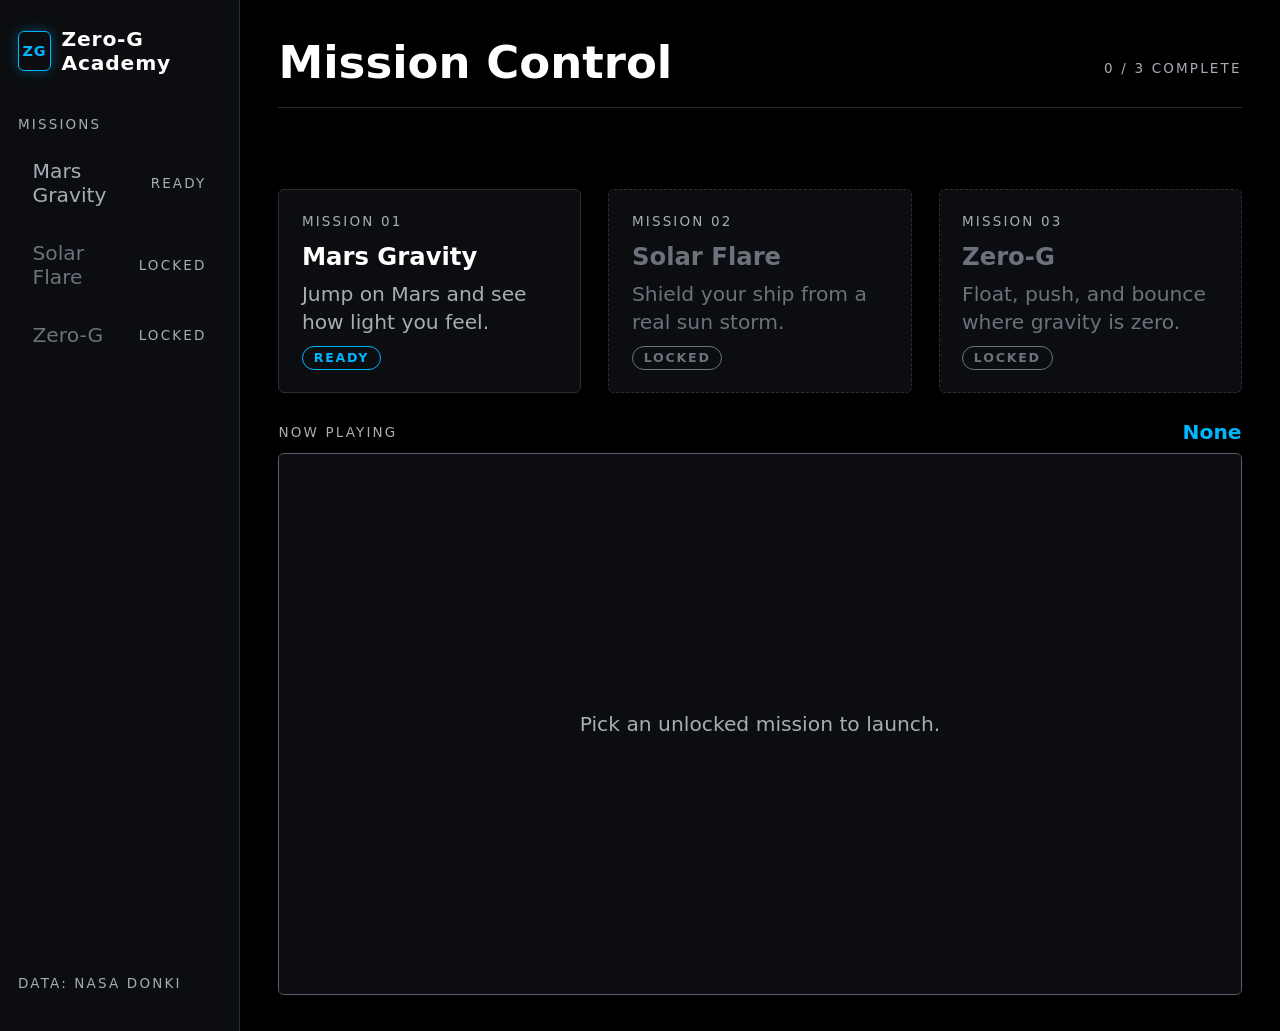
==== index.html @ 47b6e789 "Implement main dashboard UI and iframe routing Co-Authored-By: Claude Haiku 5.5 <noreply@anthropic.c" ====
<!doctype html>
<html lang="en">
<head>
  <meta charset="utf-8">
  <meta name="viewport" content="width=device-width, initial-scale=1, viewport-fit=cover">
  <title>Zero-G Academy</title>
  <link rel="stylesheet" href="src/assets/css/global.css">
  <link rel="stylesheet" href="src/core/dashboard.css">
</head>
<body>
  <div class="app">

    <aside class="sidebar" aria-label="Mission navigation">
      <div class="brand">
        <span class="brand-mark" aria-hidden="true">ZG</span>
        <span>Zero-G Academy</span>
      </div>
      <nav aria-labelledby="nav-heading">
        <p id="nav-heading" class="zg-label">Missions</p>
        <ul id="mission-nav" class="nav-list"></ul>
      </nav>
      <p class="sidebar-foot zg-label">Data: NASA DONKI</p>
    </aside>

    <main class="main">
      <header class="topbar">
        <h1>Mission Control</h1>
        <p id="progress" class="zg-label">0 / 3 complete</p>
      </header>

      <p id="status-message" class="status-message" role="status" aria-live="polite"></p>

      <section class="mission-grid" id="mission-grid" aria-label="Missions"></section>

      <section class="viewport-wrap" aria-label="Game viewport">
        <div class="viewport-bar">
          <span class="zg-label">Now playing</span>
          <span id="viewport-title" class="viewport-title">None</span>
        </div>
        <div class="viewport">
          <div id="viewport-empty" class="viewport-empty">
            <p>Pick an unlocked mission to launch.</p>
          </div>
          <iframe
            id="mission-viewport"
            title="Mission viewport"
            sandbox="allow-scripts allow-same-origin"
            hidden></iframe>
        </div>
      </section>
    </main>

  </div>

  <script type="module">
    import { initDashboard } from "./src/core/dashboard-ui.js";
    initDashboard();
  </script>
</body>
</html>
---- src/assets/css/global.css ----
/*
 * global.css — Zero-G Academy design tokens
 * Hybrid system: "SpaceX Minimalism" base + playful neon/safety-orange accents.
 * Source of truth: SYSTEM_ARCHITECTURE.md §2.2
 * Greyscale for information, colour for action.
 */

:root {
  /* Surfaces */
  --zg-bg:            #000000;   /* page background */
  --zg-surface:       #0B0D10;   /* cards, panels */
  --zg-surface-2:     #14171C;   /* raised / hover */
  --zg-border:        #2A2F36;   /* 1px hairlines */
  --zg-border-strong: #5A616B;

  /* Typography colours */
  --zg-text:          #FFFFFF;
  --zg-text-muted:    #A7ADB5;
  --zg-text-dim:      #6B727C;

  /* Playful accents (actions and highlights only) */
  --zg-accent-blue:   #00B7FF;   /* primary action: "Launch", "Next" */
  --zg-accent-orange: #FF6A13;   /* secondary / alert: "Try again", flare warnings */
  --zg-success:       #3DDC84;   /* mission complete */
  --zg-locked:        #3A3F46;   /* locked mission cards */

  /* Type */
  --zg-font: "Inter", "Segoe UI", system-ui, -apple-system, Roboto, Arial, sans-serif;
  --zg-font-mono: "JetBrains Mono", Consolas, "Courier New", monospace;
  --zg-fs-label: 0.75rem;    /* uppercase, letter-spacing 0.16em */
  --zg-fs-body:  1.125rem;   /* 18px, kid-readable */
  --zg-fs-h2:    1.75rem;
  --zg-fs-h1:    2.5rem;

  /* Shape and motion */
  --zg-radius:      6px;     /* clean, nearly square */
  --zg-radius-pill: 999px;   /* buttons only */
  --zg-border-w:    1px;
  --zg-tap:         48px;    /* minimum touch target */
  --zg-gap:         1.5rem;
  --zg-ease:        cubic-bezier(.2, .8, .2, 1);
  --zg-dur:         180ms;
}

@media (prefers-reduced-motion: reduce) {
  :root { --zg-dur: 0ms; }
}

/* Base reset so every page inherits the same ground and type */
html, body {
  margin: 0;
  background: var(--zg-bg);
  color: var(--zg-text);
  font-family: var(--zg-font);
  font-size: var(--zg-fs-body);
  -webkit-font-smoothing: antialiased;
}

label, .zg-label {
  font-size: var(--zg-fs-label);
  letter-spacing: 0.16em;
  text-transform: uppercase;
  color: var(--zg-text-muted);
}
---- src/core/dashboard.css ----
/*
 * dashboard.css — Dashboard shell layout and components.
 * Design tokens come from src/assets/css/global.css (SYSTEM_ARCHITECTURE.md §2.2).
 */

/* The viewer's reset does this too; we repeat it so our display rules never override [hidden]. */
[hidden] { display: none !important; }

*, *::before, *::after { box-sizing: border-box; }

/* ---------- Shell: sidebar + main ---------- */
.app {
  display: grid;
  grid-template-columns: 240px minmax(0, 1fr);
  min-height: 100vh;
}

/* ---------- Sidebar ---------- */
.sidebar {
  background: var(--zg-surface);
  border-right: var(--zg-border-w) solid var(--zg-border);
  padding: 1.5rem 1rem;
  display: flex;
  flex-direction: column;
  gap: var(--zg-gap);
}

.brand {
  display: flex;
  align-items: center;
  gap: 0.6rem;
  font-weight: 700;
  letter-spacing: 0.04em;
}

.brand-mark {
  display: grid;
  place-items: center;
  width: 2.25rem;
  height: 2.25rem;
  border: var(--zg-border-w) solid var(--zg-accent-blue);
  border-radius: var(--zg-radius);
  color: var(--zg-accent-blue);
  font-size: 0.8rem;
  box-shadow: 0 0 12px rgba(0, 183, 255, 0.35);
}

.nav-list {
  list-style: none;
  margin: 0.5rem 0 0;
  padding: 0;
  display: flex;
  flex-direction: column;
  gap: 0.4rem;
}

.nav-item {
  width: 100%;
  min-height: var(--zg-tap);
  display: flex;
  justify-content: space-between;
  align-items: center;
  gap: 0.5rem;
  padding: 0.7rem 0.75rem;
  font: inherit;
  text-align: left;
  color: var(--zg-text-muted);
  background: transparent;
  border: var(--zg-border-w) solid transparent;
  border-radius: var(--zg-radius);
  cursor: pointer;
  transition: background var(--zg-dur) var(--zg-ease), border-color var(--zg-dur) var(--zg-ease);
}

.nav-item:hover { background: var(--zg-surface-2); color: var(--zg-text); }
.nav-item[aria-current="page"] { border-color: var(--zg-accent-blue); color: var(--zg-text); }
.nav-item[aria-disabled="true"] { color: var(--zg-text-dim); }

.sidebar-foot { margin-top: auto; }

/* ---------- Main column ---------- */
.main {
  min-width: 0;
  padding: 2rem clamp(1rem, 3vw, 2.5rem);
  display: flex;
  flex-direction: column;
  gap: var(--zg-gap);
}

.topbar {
  display: flex;
  justify-content: space-between;
  align-items: flex-end;
  flex-wrap: wrap;
  gap: 0.5rem 1rem;
  padding-bottom: 1rem;
  border-bottom: var(--zg-border-w) solid var(--zg-border);
}

.topbar h1 {
  margin: 0;
  font-size: clamp(var(--zg-fs-h2), 4vw, var(--zg-fs-h1));
  font-weight: 700;
}

.status-message {
  min-height: 1.5rem;
  margin: 0;
  color: var(--zg-accent-orange);
  font-weight: 600;
}

/* ---------- Mission cards ---------- */
.mission-grid {
  display: grid;
  grid-template-columns: repeat(auto-fit, minmax(220px, 1fr));
  gap: var(--zg-gap);
}

.mission-card {
  display: flex;
  flex-direction: column;
  align-items: flex-start;
  gap: 0.5rem;
  min-height: 11rem;
  padding: 1.25rem;
  font: inherit;
  text-align: left;
  color: var(--zg-text);
  background: var(--zg-surface);
  border: var(--zg-border-w) solid var(--zg-border);
  border-radius: var(--zg-radius);
  cursor: pointer;
  transition: background var(--zg-dur) var(--zg-ease), border-color var(--zg-dur) var(--zg-ease);
}

.mission-card:hover {
  background: var(--zg-surface-2);
  border-color: var(--zg-border-strong);
}

.mission-card .card-code {
  font-size: var(--zg-fs-label);
  letter-spacing: 0.16em;
  text-transform: uppercase;
  color: var(--zg-text-muted);
}

.mission-card h2 {
  margin: 0.25rem 0 0;
  font-size: 1.35rem;
  font-weight: 700;
}

.mission-card p {
  margin: 0;
  color: var(--zg-text-muted);
  line-height: 1.4;
}

.mission-card .badge { margin-top: auto; }

.mission-card.status-locked {
  border-style: dashed;
  color: var(--zg-text-dim);
}

.mission-card.status-locked h2,
.mission-card.status-locked p { color: var(--zg-text-dim); }

/* ---------- Status badges (text + colour, never colour alone) ---------- */
.badge {
  display: inline-flex;
  align-items: center;
  gap: 0.35rem;
  padding: 0.2rem 0.6rem;
  font-size: 0.7rem;
  font-weight: 700;
  letter-spacing: 0.14em;
  border: var(--zg-border-w) solid currentColor;
  border-radius: var(--zg-radius-pill);
}

.badge-locked { color: var(--zg-text-dim); }
.badge-ready { color: var(--zg-accent-blue); }
.badge-complete { color: var(--zg-success); }

/* ---------- Game viewport ---------- */
.viewport-wrap {
  display: flex;
  flex-direction: column;
  gap: 0.5rem;
  min-width: 0;
}

.viewport-bar {
  display: flex;
  justify-content: space-between;
  align-items: center;
  gap: 1rem;
}

.viewport-title {
  font-weight: 700;
  color: var(--zg-accent-blue);
}

.viewport {
  position: relative;
  width: 100%;
  aspect-ratio: 16 / 9;
  overflow: hidden;
  background: #000;
  border: var(--zg-border-w) solid var(--zg-border-strong);
  border-radius: var(--zg-radius);
}

.viewport iframe {
  position: absolute;
  inset: 0;
  width: 100%;
  height: 100%;
  border: 0;
}

.viewport-empty {
  position: absolute;
  inset: 0;
  display: grid;
  place-items: center;
  padding: 1.5rem;
  text-align: center;
  color: var(--zg-text-muted);
  background: var(--zg-surface);
}

/* ---------- Focus visibility (keyboard users) ---------- */
.nav-item:focus-visible,
.mission-card:focus-visible {
  outline: 2px solid var(--zg-accent-blue);
  outline-offset: 2px;
}

/* ---------- Narrow screens: sidebar becomes a horizontal rail ---------- */
@media (max-width: 900px) {
  .app { grid-template-columns: minmax(0, 1fr); }

  .sidebar {
    border-right: 0;
    border-bottom: var(--zg-border-w) solid var(--zg-border);
    padding: 1rem;
  }

  .nav-list {
    flex-direction: row;
    overflow-x: auto;
    padding-bottom: 0.25rem;
  }

  .nav-item { width: auto; min-width: 11rem; }
  .sidebar-foot { display: none; }
}

@media (max-width: 480px) {
  .mission-grid { grid-template-columns: minmax(0, 1fr); }
}
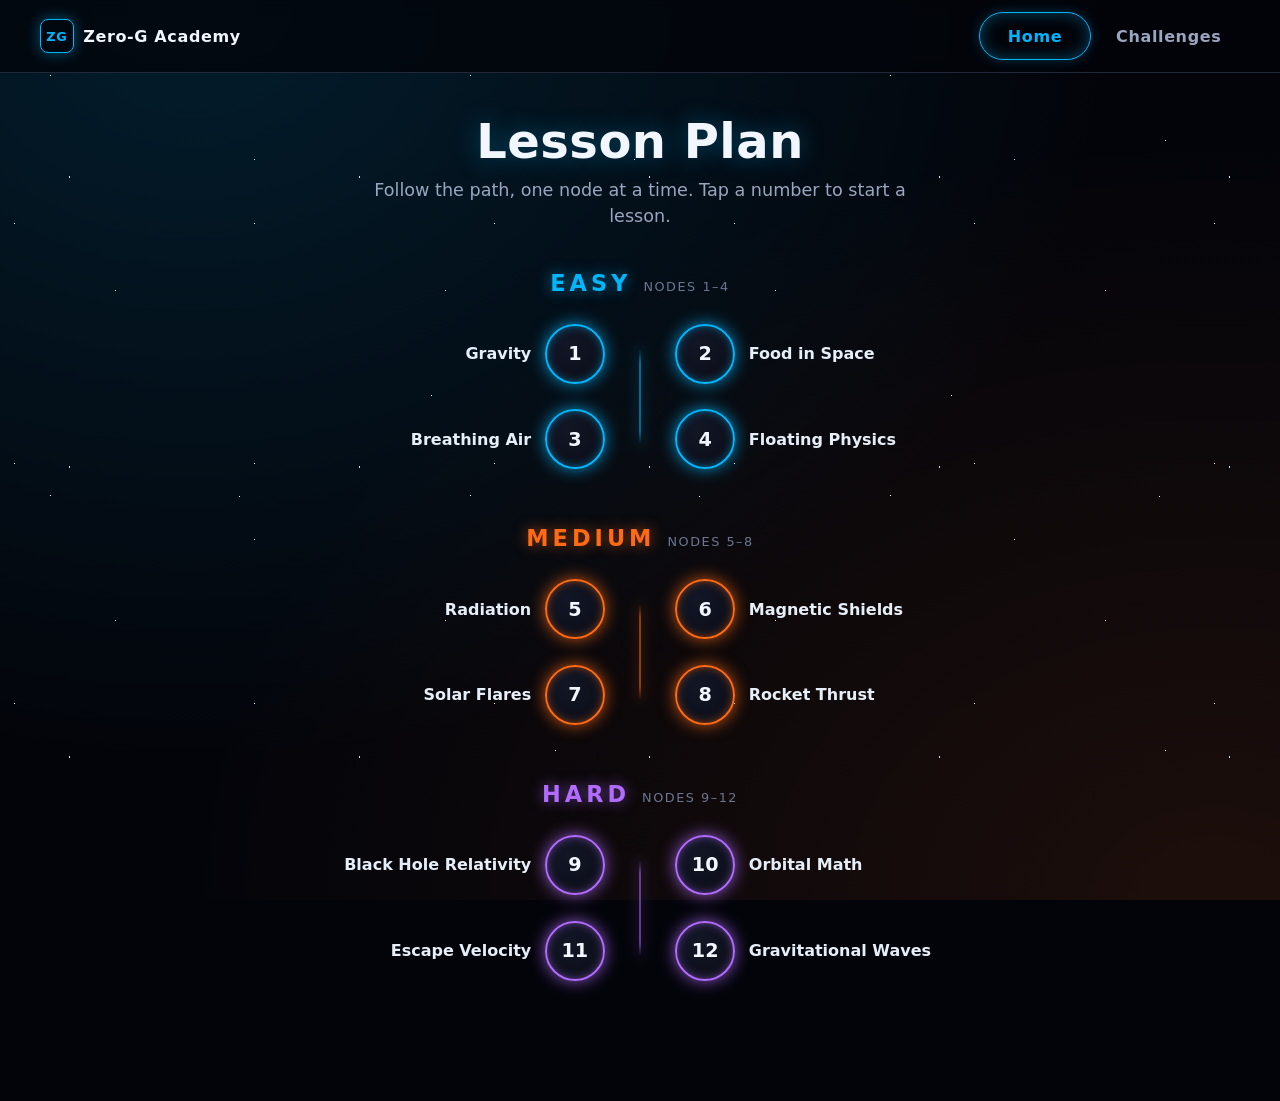
==== commit c9006fb8: "Implement lesson plan dashboard and modal routing Co-Authored-By: Claude Haiku 5.5 <noreply@anthropi" ====
--- a/index.html
+++ b/index.html
@@ -4,57 +4,598 @@
   <meta charset="utf-8">
   <meta name="viewport" content="width=device-width, initial-scale=1, viewport-fit=cover">
   <title>Zero-G Academy</title>
-  <link rel="stylesheet" href="src/assets/css/global.css">
-  <link rel="stylesheet" href="src/core/dashboard.css">
+  <style>
+    /* ---------- Design tokens ---------- */
+    :root {
+      --space-bg: #03040A;
+      --panel: #0B0D16;
+      --panel-2: #121626;
+      --line: #22283A;
+      --text: #F2F6FF;
+      --text-muted: #9AA6BF;
+      --text-dim: #6B7691;
+      --neon-blue: #00B7FF;
+      --neon-orange: #FF6A13;
+      --neon-violet: #B26BFF;
+      --font: "Inter", "Segoe UI", system-ui, -apple-system, Roboto, Arial, sans-serif;
+      --tap: 48px;
+      color-scheme: dark;
+    }
+
+    /* The viewer's reset also does this; repeated so our display rules never override [hidden]. */
+    [hidden] { display: none !important; }
+    *, *::before, *::after { box-sizing: border-box; }
+
+    /* ---------- Starfield background (pure CSS, no image assets) ---------- */
+    html, body {
+      margin: 0;
+      min-height: 100%;
+      font-family: var(--font);
+      color: var(--text);
+      background-color: var(--space-bg);
+      background-image:
+        radial-gradient(1px 1px at 12% 18%, #fff 50%, transparent 51%),
+        radial-gradient(1.5px 1.5px at 67% 42%, #cfe9ff 50%, transparent 51%),
+        radial-gradient(1px 1px at 83% 76%, #fff 50%, transparent 51%),
+        radial-gradient(1px 1px at 35% 88%, #ffd9b8 50%, transparent 51%),
+        radial-gradient(1px 1px at 52% 8%, #fff 50%, transparent 51%),
+        radial-gradient(1.5px 1.5px at 24% 61%, #bfe6ff 50%, transparent 51%),
+        radial-gradient(1px 1px at 91% 23%, #fff 50%, transparent 51%),
+        radial-gradient(1px 1px at 6% 93%, #fff 50%, transparent 51%),
+        radial-gradient(ellipse at 15% 0%, rgba(0, 183, 255, 0.14), transparent 60%),
+        radial-gradient(ellipse at 95% 100%, rgba(255, 106, 19, 0.10), transparent 60%);
+      background-size:
+        420px 420px, 380px 380px, 520px 520px, 330px 330px, 460px 460px,
+        290px 290px, 610px 610px, 240px 240px, 100% 100%, 100% 100%;
+      background-attachment: fixed;
+    }
+
+    /* ---------- Top navigation ---------- */
+    .topnav {
+      position: sticky;
+      top: 0;
+      z-index: 10;
+      display: flex;
+      flex-wrap: wrap;
+      align-items: center;
+      justify-content: space-between;
+      gap: 0.75rem 1.5rem;
+      padding: 0.75rem clamp(1rem, 4vw, 2.5rem);
+      background: rgba(3, 4, 10, 0.78);
+      backdrop-filter: blur(8px);
+      border-bottom: 1px solid var(--line);
+    }
+
+    .brand {
+      display: flex;
+      align-items: center;
+      gap: 0.6rem;
+      font-weight: 700;
+      letter-spacing: 0.04em;
+    }
+
+    .brand-mark {
+      display: grid;
+      place-items: center;
+      width: 2.1rem;
+      height: 2.1rem;
+      border: 1px solid var(--neon-blue);
+      border-radius: 8px;
+      color: var(--neon-blue);
+      font-size: 0.8rem;
+      box-shadow: 0 0 14px rgba(0, 183, 255, 0.45);
+    }
+
+    .tabs {
+      display: flex;
+      gap: 0.4rem;
+    }
+
+    .tab {
+      min-height: var(--tap);
+      min-width: 7rem;
+      padding: 0 1.1rem;
+      font: inherit;
+      font-weight: 600;
+      letter-spacing: 0.04em;
+      color: var(--text-muted);
+      background: transparent;
+      border: 1px solid transparent;
+      border-radius: 999px;
+      cursor: pointer;
+      transition: color 0.18s, border-color 0.18s, box-shadow 0.18s;
+    }
+
+    .tab:hover { color: var(--text); }
+
+    .tab[aria-current="page"] {
+      color: var(--neon-blue);
+      border-color: var(--neon-blue);
+      box-shadow: 0 0 16px rgba(0, 183, 255, 0.35) inset, 0 0 12px rgba(0, 183, 255, 0.25);
+    }
+
+    .tab:focus-visible,
+    .node:focus-visible,
+    .btn:focus-visible {
+      outline: 2px solid var(--neon-blue);
+      outline-offset: 3px;
+    }
+
+    /* ---------- Layout ---------- */
+    .main {
+      width: min(100%, 980px);
+      margin: 0 auto;
+      padding: 2.5rem clamp(1rem, 4vw, 2rem) 4rem;
+    }
+
+    .page-head { text-align: center; margin-bottom: 2.5rem; }
+
+    .page-head h1 {
+      margin: 0 0 0.5rem;
+      font-size: clamp(2rem, 5vw, 3rem);
+      font-weight: 800;
+      letter-spacing: 0.01em;
+      text-shadow: 0 0 24px rgba(0, 183, 255, 0.35);
+    }
+
+    .page-head p {
+      margin: 0 auto;
+      max-width: 36rem;
+      color: var(--text-muted);
+      font-size: 1.1rem;
+      line-height: 1.5;
+    }
+
+    .view[hidden] { display: none; }
+
+    /* ---------- Lesson plan roadmap ---------- */
+    .tier {
+      --tier: var(--neon-blue);
+      margin-bottom: 3.5rem;
+    }
+    .tier-easy   { --tier: var(--neon-blue); }
+    .tier-medium { --tier: var(--neon-orange); }
+    .tier-hard   { --tier: var(--neon-violet); }
+
+    .tier-head {
+      display: flex;
+      align-items: baseline;
+      justify-content: center;
+      flex-wrap: wrap;
+      gap: 0.25rem 0.75rem;
+      margin: 0 0 1.75rem;
+      text-align: center;
+    }
+
+    .tier-head h2 {
+      margin: 0;
+      font-size: 1.4rem;
+      color: var(--tier);
+      text-transform: uppercase;
+      letter-spacing: 0.18em;
+      text-shadow: 0 0 14px color-mix(in srgb, var(--tier) 60%, transparent);
+    }
+
+    .tier-head span {
+      font-size: 0.8rem;
+      color: var(--text-dim);
+      letter-spacing: 0.12em;
+      text-transform: uppercase;
+    }
+
+    /* Two-column zig-zag path with a central spine. Odd nodes sit left, even nodes right. */
+    .nodes {
+      position: relative;
+      list-style: none;
+      margin: 0;
+      padding: 0;
+      display: grid;
+      grid-template-columns: 1fr 1fr;
+      row-gap: 1.6rem;
+    }
+
+    .nodes::before {
+      content: "";
+      position: absolute;
+      top: 1.5rem;
+      bottom: 1.5rem;
+      left: 50%;
+      width: 2px;
+      transform: translateX(-1px);
+      background: linear-gradient(to bottom, transparent, var(--tier) 15%, var(--tier) 85%, transparent);
+      box-shadow: 0 0 12px var(--tier);
+      opacity: 0.55;
+    }
+
+    .nodes li {
+      position: relative;
+      z-index: 1;
+      display: flex;
+      align-items: center;
+      gap: 0.85rem;
+    }
+
+    .nodes li:nth-child(odd) {
+      grid-column: 1;
+      justify-self: end;
+      flex-direction: row-reverse;
+      padding-right: 2.2rem;
+    }
+
+    .nodes li:nth-child(even) {
+      grid-column: 2;
+      justify-self: start;
+      padding-left: 2.2rem;
+    }
+
+    .node {
+      flex: none;
+      width: 60px;
+      height: 60px;
+      display: grid;
+      place-items: center;
+      padding: 0;
+      font: 800 1.2rem/1 var(--font);
+      color: var(--text);
+      background: radial-gradient(circle at 35% 30%, var(--panel-2), var(--panel));
+      border: 2px solid var(--tier);
+      border-radius: 50%;
+      cursor: pointer;
+      box-shadow: 0 0 18px -2px var(--tier), inset 0 0 12px -4px var(--tier);
+      transition: transform 0.18s ease, box-shadow 0.18s ease;
+    }
+
+    .node:hover,
+    .node:focus-visible {
+      transform: scale(1.1);
+      box-shadow: 0 0 28px 0 var(--tier), inset 0 0 14px -2px var(--tier);
+    }
+
+    .node-label {
+      font-weight: 600;
+      color: #E6EEF8;
+      font-size: 1rem;
+      white-space: nowrap;
+    }
+
+    /* ---------- Challenges placeholder ---------- */
+    .panel {
+      max-width: 36rem;
+      margin: 0 auto;
+      padding: 2rem;
+      text-align: center;
+      background: var(--panel);
+      border: 1px solid var(--line);
+      border-radius: 14px;
+    }
+
+    .panel h2 { margin: 0 0 0.5rem; font-size: 1.4rem; }
+    .panel p { margin: 0; color: var(--text-muted); line-height: 1.5; }
+
+    /* ---------- Lesson modal ---------- */
+    dialog {
+      width: min(560px, calc(100vw - 2rem));
+      max-height: calc(100vh - 2rem);
+      padding: 0;
+      color: var(--text);
+      background: var(--panel);
+      border: 1px solid var(--tier, var(--neon-blue));
+      border-radius: 16px;
+      box-shadow: 0 0 44px -6px var(--tier, var(--neon-blue));
+    }
+
+    dialog[data-tier="easy"]   { --tier: var(--neon-blue); }
+    dialog[data-tier="medium"] { --tier: var(--neon-orange); }
+    dialog[data-tier="hard"]   { --tier: var(--neon-violet); }
+
+    dialog::backdrop {
+      background: rgba(2, 3, 8, 0.72);
+      backdrop-filter: blur(4px);
+    }
+
+    .modal-body {
+      display: grid;
+      gap: 1rem;
+      padding: 1.5rem;
+    }
+
+    .modal-image {
+      aspect-ratio: 16 / 9;
+      display: grid;
+      place-items: center;
+      text-align: center;
+      padding: 1rem;
+      color: var(--text-dim);
+      font-size: 0.9rem;
+      letter-spacing: 0.08em;
+      text-transform: uppercase;
+      background:
+        radial-gradient(ellipse at 30% 20%, color-mix(in srgb, var(--tier) 22%, transparent), transparent 65%),
+        var(--panel-2);
+      border: 1px dashed color-mix(in srgb, var(--tier) 55%, transparent);
+      border-radius: 10px;
+    }
+
+    .modal-kicker {
+      margin: 0;
+      font-size: 0.75rem;
+      font-weight: 700;
+      letter-spacing: 0.16em;
+      text-transform: uppercase;
+      color: var(--tier);
+    }
+
+    .modal-title {
+      margin: 0.2rem 0 0;
+      font-size: 1.6rem;
+      font-weight: 800;
+    }
+
+    .modal-objective {
+      margin: 0;
+      font-size: 1.05rem;
+      line-height: 1.55;
+      color: var(--text-muted);
+    }
+
+    .modal-note {
+      min-height: 1.4rem;
+      margin: 0;
+      color: var(--neon-orange);
+      font-weight: 600;
+    }
+
+    .modal-actions {
+      display: flex;
+      flex-wrap: wrap;
+      justify-content: flex-end;
+      gap: 0.75rem;
+    }
+
+    .btn {
+      min-height: var(--tap);
+      min-width: 8rem;
+      padding: 0 1.4rem;
+      font: inherit;
+      font-weight: 700;
+      letter-spacing: 0.08em;
+      text-transform: uppercase;
+      border-radius: 999px;
+      cursor: pointer;
+      transition: box-shadow 0.18s ease, background 0.18s ease;
+    }
+
+    .btn-ghost {
+      color: var(--neon-orange);
+      background: transparent;
+      border: 1px solid var(--neon-orange);
+    }
+
+    .btn-ghost:hover { box-shadow: 0 0 14px rgba(255, 106, 19, 0.4); }
+
+    .btn-primary {
+      color: #00121C;
+      background: var(--neon-blue);
+      border: 1px solid var(--neon-blue);
+      box-shadow: 0 0 16px rgba(0, 183, 255, 0.5);
+    }
+
+    .btn-primary:hover { box-shadow: 0 0 26px rgba(0, 183, 255, 0.75); }
+
+    /* ---------- Narrow screens ---------- */
+    @media (max-width: 600px) {
+      .topnav { justify-content: center; }
+      .tab { min-width: 6rem; padding: 0 0.8rem; }
+
+      /* Single column: the spine moves to the left edge and all nodes stack on it. */
+      .nodes { grid-template-columns: minmax(0, 1fr); }
+      .nodes::before { left: 29px; }
+      .nodes li,
+      .nodes li:nth-child(odd),
+      .nodes li:nth-child(even) {
+        grid-column: 1;
+        justify-self: start;
+        flex-direction: row;
+        padding: 0;
+      }
+      .node { width: 58px; height: 58px; }
+      .node-label { white-space: normal; }
+      .modal-actions .btn { flex: 1 1 8rem; }
+    }
+
+    @media (prefers-reduced-motion: reduce) {
+      .node, .tab, .btn { transition: none; }
+      .node:hover, .node:focus-visible { transform: none; }
+    }
+  </style>
 </head>
 <body>
-  <div class="app">
-
-    <aside class="sidebar" aria-label="Mission navigation">
-      <div class="brand">
-        <span class="brand-mark" aria-hidden="true">ZG</span>
-        <span>Zero-G Academy</span>
+
+  <header class="topnav">
+    <div class="brand">
+      <span class="brand-mark" aria-hidden="true">ZG</span>
+      <span>Zero-G Academy</span>
+    </div>
+    <nav aria-label="Main">
+      <div class="tabs" role="group" aria-label="Sections">
+        <button class="tab" type="button" data-view="home" aria-current="page">Home</button>
+        <button class="tab" type="button" data-view="challenges">Challenges</button>
       </div>
-      <nav aria-labelledby="nav-heading">
-        <p id="nav-heading" class="zg-label">Missions</p>
-        <ul id="mission-nav" class="nav-list"></ul>
-      </nav>
-      <p class="sidebar-foot zg-label">Data: NASA DONKI</p>
-    </aside>
-
-    <main class="main">
-      <header class="topbar">
-        <h1>Mission Control</h1>
-        <p id="progress" class="zg-label">0 / 3 complete</p>
-      </header>
-
-      <p id="status-message" class="status-message" role="status" aria-live="polite"></p>
-
-      <section class="mission-grid" id="mission-grid" aria-label="Missions"></section>
-
-      <section class="viewport-wrap" aria-label="Game viewport">
-        <div class="viewport-bar">
-          <span class="zg-label">Now playing</span>
-          <span id="viewport-title" class="viewport-title">None</span>
-        </div>
-        <div class="viewport">
-          <div id="viewport-empty" class="viewport-empty">
-            <p>Pick an unlocked mission to launch.</p>
-          </div>
-          <iframe
-            id="mission-viewport"
-            title="Mission viewport"
-            sandbox="allow-scripts allow-same-origin"
-            hidden></iframe>
-        </div>
-      </section>
-    </main>
-
-  </div>
-
-  <script type="module">
-    import { initDashboard } from "./src/core/dashboard-ui.js";
-    initDashboard();
+    </nav>
+  </header>
+
+  <main class="main">
+
+    <section id="view-home" class="view" aria-labelledby="home-title">
+      <div class="page-head">
+        <h1 id="home-title">Lesson Plan</h1>
+        <p>Follow the path, one node at a time. Tap a number to start a lesson.</p>
+      </div>
+
+      <div id="lesson-plan"></div>
+    </section>
+
+    <section id="view-challenges" class="view" aria-labelledby="challenges-title" hidden>
+      <div class="page-head">
+        <h1 id="challenges-title">Challenges</h1>
+      </div>
+      <div class="panel">
+        <h2>Coming soon</h2>
+        <p>Challenges will test what you learned on the lesson path. Check back after your first few lessons.</p>
+      </div>
+    </section>
+
+  </main>
+
+  <dialog id="lesson-modal" aria-labelledby="modal-title">
+    <div class="modal-body">
+      <div id="modal-image" class="modal-image" role="img" aria-label="Placeholder image">
+        Image coming soon
+      </div>
+      <div>
+        <p id="modal-kicker" class="modal-kicker"></p>
+        <h2 id="modal-title" class="modal-title"></h2>
+      </div>
+      <p id="modal-objective" class="modal-objective"></p>
+      <p id="modal-note" class="modal-note" role="status" aria-live="polite"></p>
+      <div class="modal-actions">
+        <button id="modal-close" class="btn btn-ghost" type="button">Close</button>
+        <button id="modal-study" class="btn btn-primary" type="button">Study</button>
+      </div>
+    </div>
+  </dialog>
+
+  <script>
+    (() => {
+      /** Lesson data. Tier decides grouping and colour. Numbers are the path order. */
+      const TIER_META = {
+        easy:   { label: "Easy",   range: "Nodes 1–4" },
+        medium: { label: "Medium", range: "Nodes 5–8" },
+        hard:   { label: "Hard",   range: "Nodes 9–12" },
+      };
+
+      const LESSONS = [
+        { id: 1,  tier: "easy",   title: "Gravity",
+          objective: "Learn why objects fall and how gravity pulls everything toward a planet." },
+        { id: 2,  tier: "easy",   title: "Food in Space",
+          objective: "Discover how astronauts pack, heat and eat meals when there is no kitchen." },
+        { id: 3,  tier: "easy",   title: "Breathing Air",
+          objective: "Find out how a spacecraft supplies oxygen and removes carbon dioxide." },
+        { id: 4,  tier: "easy",   title: "Floating Physics",
+          objective: "See how Newton's first law keeps objects moving in orbit without fuel." },
+        { id: 5,  tier: "medium", title: "Radiation",
+          objective: "Learn what space radiation is and why astronauts need protection from it." },
+        { id: 6,  tier: "medium", title: "Magnetic Shields",
+          objective: "See how Earth's magnetic field deflects charged particles from the Sun." },
+        { id: 7,  tier: "medium", title: "Solar Flares",
+          objective: "Understand how the Sun releases sudden bursts of energy and how we track them." },
+        { id: 8,  tier: "medium", title: "Rocket Thrust",
+          objective: "Discover how rockets push against exhaust gases using Newton's third law." },
+        { id: 9,  tier: "hard",   title: "Black Hole Relativity",
+          objective: "Explore how extreme gravity bends space and slows time near a black hole." },
+        { id: 10, tier: "hard",   title: "Orbital Math",
+          objective: "Use simple formulas to work out how fast a spacecraft must travel to stay in orbit." },
+        { id: 11, tier: "hard",   title: "Escape Velocity",
+          objective: "Calculate the speed needed to break free from a planet's gravity." },
+        { id: 12, tier: "hard",   title: "Gravitational Waves",
+          objective: "Learn how colliding black holes send ripples through spacetime." },
+      ];
+
+      const $ = (id) => document.getElementById(id);
+      const modal = $("lesson-modal");
+      const els = {
+        plan: $("lesson-plan"),
+        kicker: $("modal-kicker"),
+        title: $("modal-title"),
+        objective: $("modal-objective"),
+        image: $("modal-image"),
+        note: $("modal-note"),
+        close: $("modal-close"),
+        study: $("modal-study"),
+      };
+
+      /** Build the roadmap, one section per difficulty tier. */
+      function renderPlan() {
+        for (const [tier, meta] of Object.entries(TIER_META)) {
+          const section = document.createElement("section");
+          section.className = `tier tier-${tier}`;
+          section.setAttribute("aria-labelledby", `tier-${tier}-title`);
+
+          const head = document.createElement("header");
+          head.className = "tier-head";
+          const h2 = document.createElement("h2");
+          h2.id = `tier-${tier}-title`;
+          h2.textContent = meta.label;
+          const range = document.createElement("span");
+          range.textContent = meta.range;
+          head.append(h2, range);
+
+          const list = document.createElement("ol");
+          list.className = "nodes";
+
+          LESSONS.filter((l) => l.tier === tier).forEach((lesson) => {
+            const item = document.createElement("li");
+
+            const node = document.createElement("button");
+            node.type = "button";
+            node.className = "node";
+            node.textContent = String(lesson.id);
+            node.setAttribute("aria-label", `Lesson ${lesson.id}: ${lesson.title} (${meta.label})`);
+            node.addEventListener("click", () => openLesson(lesson));
+
+            const label = document.createElement("span");
+            label.className = "node-label";
+            label.textContent = lesson.title;
+
+            item.append(node, label);
+            list.append(item);
+          });
+
+          section.append(head, list);
+          els.plan.append(section);
+        }
+      }
+
+      /** Open the modal for a lesson. Routing to the simulation comes later. */
+      function openLesson(lesson) {
+        modal.dataset.tier = lesson.tier;
+        els.kicker.textContent = `Lesson ${lesson.id} · ${TIER_META[lesson.tier].label}`;
+        els.title.textContent = lesson.title;
+        els.objective.textContent = lesson.objective;
+        els.image.setAttribute("aria-label", `Placeholder image for ${lesson.title}`);
+        els.note.textContent = "";
+
+        els.study.onclick = () => {
+          // TODO(simulation): route to the real simulation for lesson.id.
+          els.note.textContent = `The ${lesson.title} simulation is coming soon.`;
+        };
+
+        modal.showModal();
+      }
+
+      els.close.addEventListener("click", () => modal.close());
+
+      // Click on the backdrop (the dialog itself, since its content is wrapped) closes the modal.
+      modal.addEventListener("click", (event) => {
+        if (event.target === modal) modal.close();
+      });
+
+      // Top navigation: switch between Home and Challenges.
+      document.querySelectorAll(".tab").forEach((tab) => {
+        tab.addEventListener("click", () => {
+          const view = tab.dataset.view;
+          document.querySelectorAll(".tab").forEach((t) => {
+            if (t === tab) t.setAttribute("aria-current", "page");
+            else t.removeAttribute("aria-current");
+          });
+          document.querySelectorAll(".view").forEach((section) => {
+            section.hidden = section.id !== `view-${view}`;
+          });
+        });
+      });
+
+      renderPlan();
+    })();
   </script>
 </body>
 </html>
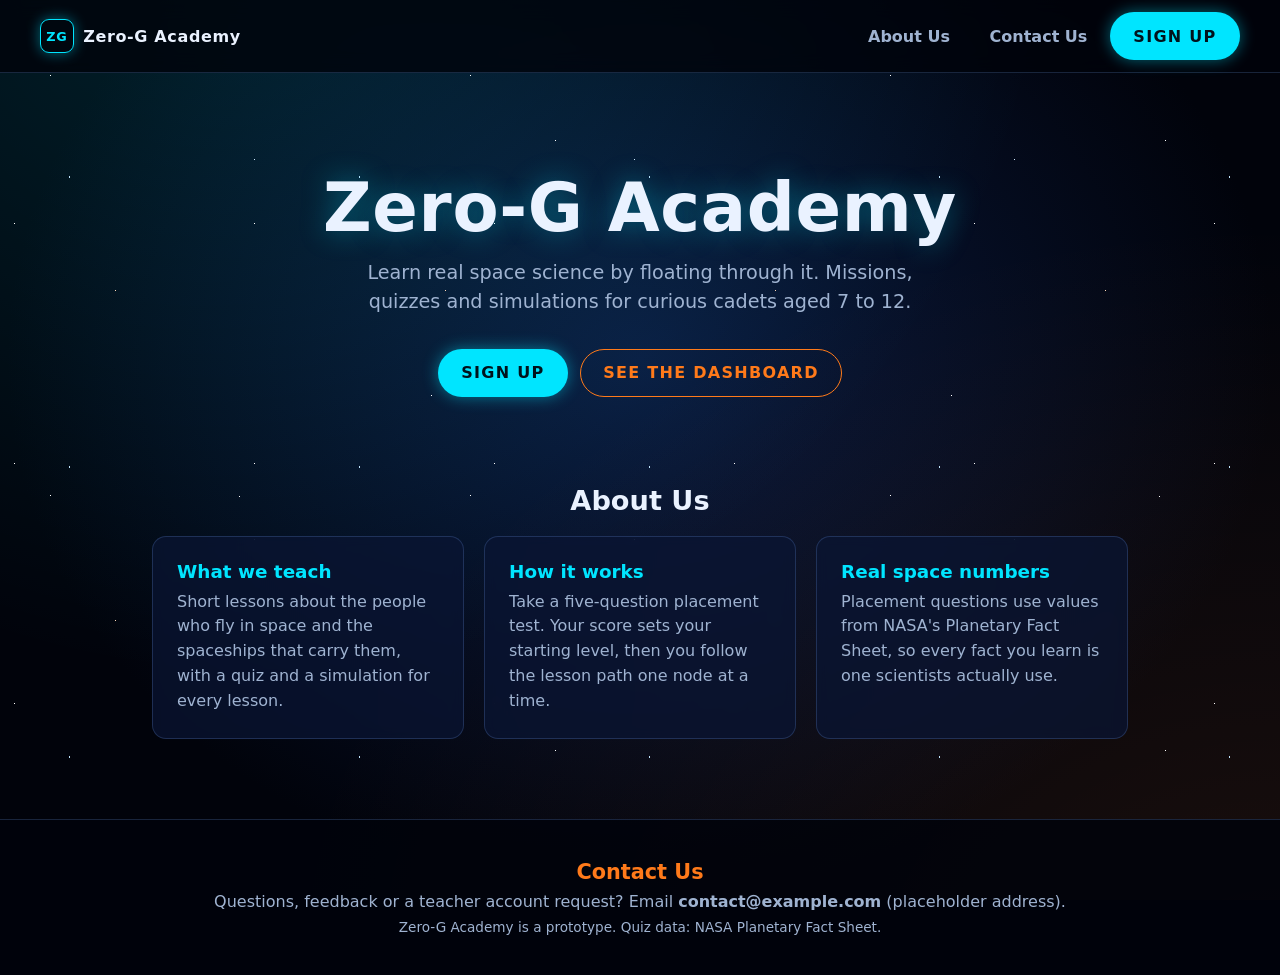
==== commit 6b1d4c98: "Implement platform UI, placement test, and lesson skill tree Co-Authored-By: Claude Haiku 5.5 <norep" ====
--- a/index.html
+++ b/index.html
@@ -4,597 +4,259 @@
   <meta charset="utf-8">
   <meta name="viewport" content="width=device-width, initial-scale=1, viewport-fit=cover">
   <title>Zero-G Academy</title>
-  <style>
-    /* ---------- Design tokens ---------- */
-    :root {
-      --space-bg: #03040A;
-      --panel: #0B0D16;
-      --panel-2: #121626;
-      --line: #22283A;
-      --text: #F2F6FF;
-      --text-muted: #9AA6BF;
-      --text-dim: #6B7691;
-      --neon-blue: #00B7FF;
-      --neon-orange: #FF6A13;
-      --neon-violet: #B26BFF;
-      --font: "Inter", "Segoe UI", system-ui, -apple-system, Roboto, Arial, sans-serif;
-      --tap: 48px;
-      color-scheme: dark;
-    }
-
-    /* The viewer's reset also does this; repeated so our display rules never override [hidden]. */
-    [hidden] { display: none !important; }
-    *, *::before, *::after { box-sizing: border-box; }
-
-    /* ---------- Starfield background (pure CSS, no image assets) ---------- */
-    html, body {
-      margin: 0;
-      min-height: 100%;
-      font-family: var(--font);
-      color: var(--text);
-      background-color: var(--space-bg);
-      background-image:
-        radial-gradient(1px 1px at 12% 18%, #fff 50%, transparent 51%),
-        radial-gradient(1.5px 1.5px at 67% 42%, #cfe9ff 50%, transparent 51%),
-        radial-gradient(1px 1px at 83% 76%, #fff 50%, transparent 51%),
-        radial-gradient(1px 1px at 35% 88%, #ffd9b8 50%, transparent 51%),
-        radial-gradient(1px 1px at 52% 8%, #fff 50%, transparent 51%),
-        radial-gradient(1.5px 1.5px at 24% 61%, #bfe6ff 50%, transparent 51%),
-        radial-gradient(1px 1px at 91% 23%, #fff 50%, transparent 51%),
-        radial-gradient(1px 1px at 6% 93%, #fff 50%, transparent 51%),
-        radial-gradient(ellipse at 15% 0%, rgba(0, 183, 255, 0.14), transparent 60%),
-        radial-gradient(ellipse at 95% 100%, rgba(255, 106, 19, 0.10), transparent 60%);
-      background-size:
-        420px 420px, 380px 380px, 520px 520px, 330px 330px, 460px 460px,
-        290px 290px, 610px 610px, 240px 240px, 100% 100%, 100% 100%;
-      background-attachment: fixed;
-    }
-
-    /* ---------- Top navigation ---------- */
-    .topnav {
-      position: sticky;
-      top: 0;
-      z-index: 10;
-      display: flex;
-      flex-wrap: wrap;
-      align-items: center;
-      justify-content: space-between;
-      gap: 0.75rem 1.5rem;
-      padding: 0.75rem clamp(1rem, 4vw, 2.5rem);
-      background: rgba(3, 4, 10, 0.78);
-      backdrop-filter: blur(8px);
-      border-bottom: 1px solid var(--line);
-    }
-
-    .brand {
-      display: flex;
-      align-items: center;
-      gap: 0.6rem;
-      font-weight: 700;
-      letter-spacing: 0.04em;
-    }
-
-    .brand-mark {
-      display: grid;
-      place-items: center;
-      width: 2.1rem;
-      height: 2.1rem;
-      border: 1px solid var(--neon-blue);
-      border-radius: 8px;
-      color: var(--neon-blue);
-      font-size: 0.8rem;
-      box-shadow: 0 0 14px rgba(0, 183, 255, 0.45);
-    }
-
-    .tabs {
-      display: flex;
-      gap: 0.4rem;
-    }
-
-    .tab {
-      min-height: var(--tap);
-      min-width: 7rem;
-      padding: 0 1.1rem;
-      font: inherit;
-      font-weight: 600;
-      letter-spacing: 0.04em;
-      color: var(--text-muted);
-      background: transparent;
-      border: 1px solid transparent;
-      border-radius: 999px;
-      cursor: pointer;
-      transition: color 0.18s, border-color 0.18s, box-shadow 0.18s;
-    }
-
-    .tab:hover { color: var(--text); }
-
-    .tab[aria-current="page"] {
-      color: var(--neon-blue);
-      border-color: var(--neon-blue);
-      box-shadow: 0 0 16px rgba(0, 183, 255, 0.35) inset, 0 0 12px rgba(0, 183, 255, 0.25);
-    }
-
-    .tab:focus-visible,
-    .node:focus-visible,
-    .btn:focus-visible {
-      outline: 2px solid var(--neon-blue);
-      outline-offset: 3px;
-    }
-
-    /* ---------- Layout ---------- */
-    .main {
-      width: min(100%, 980px);
-      margin: 0 auto;
-      padding: 2.5rem clamp(1rem, 4vw, 2rem) 4rem;
-    }
-
-    .page-head { text-align: center; margin-bottom: 2.5rem; }
-
-    .page-head h1 {
-      margin: 0 0 0.5rem;
-      font-size: clamp(2rem, 5vw, 3rem);
-      font-weight: 800;
-      letter-spacing: 0.01em;
-      text-shadow: 0 0 24px rgba(0, 183, 255, 0.35);
-    }
-
-    .page-head p {
-      margin: 0 auto;
-      max-width: 36rem;
-      color: var(--text-muted);
-      font-size: 1.1rem;
-      line-height: 1.5;
-    }
-
-    .view[hidden] { display: none; }
-
-    /* ---------- Lesson plan roadmap ---------- */
-    .tier {
-      --tier: var(--neon-blue);
-      margin-bottom: 3.5rem;
-    }
-    .tier-easy   { --tier: var(--neon-blue); }
-    .tier-medium { --tier: var(--neon-orange); }
-    .tier-hard   { --tier: var(--neon-violet); }
-
-    .tier-head {
-      display: flex;
-      align-items: baseline;
-      justify-content: center;
-      flex-wrap: wrap;
-      gap: 0.25rem 0.75rem;
-      margin: 0 0 1.75rem;
-      text-align: center;
-    }
-
-    .tier-head h2 {
-      margin: 0;
-      font-size: 1.4rem;
-      color: var(--tier);
-      text-transform: uppercase;
-      letter-spacing: 0.18em;
-      text-shadow: 0 0 14px color-mix(in srgb, var(--tier) 60%, transparent);
-    }
-
-    .tier-head span {
-      font-size: 0.8rem;
-      color: var(--text-dim);
-      letter-spacing: 0.12em;
-      text-transform: uppercase;
-    }
-
-    /* Two-column zig-zag path with a central spine. Odd nodes sit left, even nodes right. */
-    .nodes {
-      position: relative;
-      list-style: none;
-      margin: 0;
-      padding: 0;
-      display: grid;
-      grid-template-columns: 1fr 1fr;
-      row-gap: 1.6rem;
-    }
-
-    .nodes::before {
-      content: "";
-      position: absolute;
-      top: 1.5rem;
-      bottom: 1.5rem;
-      left: 50%;
-      width: 2px;
-      transform: translateX(-1px);
-      background: linear-gradient(to bottom, transparent, var(--tier) 15%, var(--tier) 85%, transparent);
-      box-shadow: 0 0 12px var(--tier);
-      opacity: 0.55;
-    }
-
-    .nodes li {
-      position: relative;
-      z-index: 1;
-      display: flex;
-      align-items: center;
-      gap: 0.85rem;
-    }
-
-    .nodes li:nth-child(odd) {
-      grid-column: 1;
-      justify-self: end;
-      flex-direction: row-reverse;
-      padding-right: 2.2rem;
-    }
-
-    .nodes li:nth-child(even) {
-      grid-column: 2;
-      justify-self: start;
-      padding-left: 2.2rem;
-    }
-
-    .node {
-      flex: none;
-      width: 60px;
-      height: 60px;
-      display: grid;
-      place-items: center;
-      padding: 0;
-      font: 800 1.2rem/1 var(--font);
-      color: var(--text);
-      background: radial-gradient(circle at 35% 30%, var(--panel-2), var(--panel));
-      border: 2px solid var(--tier);
-      border-radius: 50%;
-      cursor: pointer;
-      box-shadow: 0 0 18px -2px var(--tier), inset 0 0 12px -4px var(--tier);
-      transition: transform 0.18s ease, box-shadow 0.18s ease;
-    }
-
-    .node:hover,
-    .node:focus-visible {
-      transform: scale(1.1);
-      box-shadow: 0 0 28px 0 var(--tier), inset 0 0 14px -2px var(--tier);
-    }
-
-    .node-label {
-      font-weight: 600;
-      color: #E6EEF8;
-      font-size: 1rem;
-      white-space: nowrap;
-    }
-
-    /* ---------- Challenges placeholder ---------- */
-    .panel {
-      max-width: 36rem;
-      margin: 0 auto;
-      padding: 2rem;
-      text-align: center;
-      background: var(--panel);
-      border: 1px solid var(--line);
-      border-radius: 14px;
-    }
-
-    .panel h2 { margin: 0 0 0.5rem; font-size: 1.4rem; }
-    .panel p { margin: 0; color: var(--text-muted); line-height: 1.5; }
-
-    /* ---------- Lesson modal ---------- */
-    dialog {
-      width: min(560px, calc(100vw - 2rem));
-      max-height: calc(100vh - 2rem);
-      padding: 0;
-      color: var(--text);
-      background: var(--panel);
-      border: 1px solid var(--tier, var(--neon-blue));
-      border-radius: 16px;
-      box-shadow: 0 0 44px -6px var(--tier, var(--neon-blue));
-    }
-
-    dialog[data-tier="easy"]   { --tier: var(--neon-blue); }
-    dialog[data-tier="medium"] { --tier: var(--neon-orange); }
-    dialog[data-tier="hard"]   { --tier: var(--neon-violet); }
-
-    dialog::backdrop {
-      background: rgba(2, 3, 8, 0.72);
-      backdrop-filter: blur(4px);
-    }
-
-    .modal-body {
-      display: grid;
-      gap: 1rem;
-      padding: 1.5rem;
-    }
-
-    .modal-image {
-      aspect-ratio: 16 / 9;
-      display: grid;
-      place-items: center;
-      text-align: center;
-      padding: 1rem;
-      color: var(--text-dim);
-      font-size: 0.9rem;
-      letter-spacing: 0.08em;
-      text-transform: uppercase;
-      background:
-        radial-gradient(ellipse at 30% 20%, color-mix(in srgb, var(--tier) 22%, transparent), transparent 65%),
-        var(--panel-2);
-      border: 1px dashed color-mix(in srgb, var(--tier) 55%, transparent);
-      border-radius: 10px;
-    }
-
-    .modal-kicker {
-      margin: 0;
-      font-size: 0.75rem;
-      font-weight: 700;
-      letter-spacing: 0.16em;
-      text-transform: uppercase;
-      color: var(--tier);
-    }
-
-    .modal-title {
-      margin: 0.2rem 0 0;
-      font-size: 1.6rem;
-      font-weight: 800;
-    }
-
-    .modal-objective {
-      margin: 0;
-      font-size: 1.05rem;
-      line-height: 1.55;
-      color: var(--text-muted);
-    }
-
-    .modal-note {
-      min-height: 1.4rem;
-      margin: 0;
-      color: var(--neon-orange);
-      font-weight: 600;
-    }
-
-    .modal-actions {
-      display: flex;
-      flex-wrap: wrap;
-      justify-content: flex-end;
-      gap: 0.75rem;
-    }
-
-    .btn {
-      min-height: var(--tap);
-      min-width: 8rem;
-      padding: 0 1.4rem;
-      font: inherit;
-      font-weight: 700;
-      letter-spacing: 0.08em;
-      text-transform: uppercase;
-      border-radius: 999px;
-      cursor: pointer;
-      transition: box-shadow 0.18s ease, background 0.18s ease;
-    }
-
-    .btn-ghost {
-      color: var(--neon-orange);
-      background: transparent;
-      border: 1px solid var(--neon-orange);
-    }
-
-    .btn-ghost:hover { box-shadow: 0 0 14px rgba(255, 106, 19, 0.4); }
-
-    .btn-primary {
-      color: #00121C;
-      background: var(--neon-blue);
-      border: 1px solid var(--neon-blue);
-      box-shadow: 0 0 16px rgba(0, 183, 255, 0.5);
-    }
-
-    .btn-primary:hover { box-shadow: 0 0 26px rgba(0, 183, 255, 0.75); }
-
-    /* ---------- Narrow screens ---------- */
-    @media (max-width: 600px) {
-      .topnav { justify-content: center; }
-      .tab { min-width: 6rem; padding: 0 0.8rem; }
-
-      /* Single column: the spine moves to the left edge and all nodes stack on it. */
-      .nodes { grid-template-columns: minmax(0, 1fr); }
-      .nodes::before { left: 29px; }
-      .nodes li,
-      .nodes li:nth-child(odd),
-      .nodes li:nth-child(even) {
-        grid-column: 1;
-        justify-self: start;
-        flex-direction: row;
-        padding: 0;
-      }
-      .node { width: 58px; height: 58px; }
-      .node-label { white-space: normal; }
-      .modal-actions .btn { flex: 1 1 8rem; }
-    }
-
-    @media (prefers-reduced-motion: reduce) {
-      .node, .tab, .btn { transition: none; }
-      .node:hover, .node:focus-visible { transform: none; }
-    }
-  </style>
+  <link rel="stylesheet" href="styles.css">
 </head>
 <body>
 
   <header class="topnav">
-    <div class="brand">
+    <a class="brand" href="index.html">
       <span class="brand-mark" aria-hidden="true">ZG</span>
       <span>Zero-G Academy</span>
-    </div>
+    </a>
     <nav aria-label="Main">
-      <div class="tabs" role="group" aria-label="Sections">
-        <button class="tab" type="button" data-view="home" aria-current="page">Home</button>
-        <button class="tab" type="button" data-view="challenges">Challenges</button>
-      </div>
+      <ul class="nav-links">
+        <li><a class="nav-link" href="#about">About Us</a></li>
+        <li><a class="nav-link" href="#contact">Contact Us</a></li>
+        <li><button id="open-signup" class="btn btn-cyan" type="button">Sign Up</button></li>
+      </ul>
     </nav>
   </header>
 
-  <main class="main">
-
-    <section id="view-home" class="view" aria-labelledby="home-title">
-      <div class="page-head">
-        <h1 id="home-title">Lesson Plan</h1>
-        <p>Follow the path, one node at a time. Tap a number to start a lesson.</p>
-      </div>
-
-      <div id="lesson-plan"></div>
+  <main>
+    <section class="hero" aria-labelledby="hero-title">
+      <h1 id="hero-title">Zero-G Academy</h1>
+      <p class="tagline">Learn real space science by floating through it. Missions, quizzes and simulations for curious cadets aged 7 to 12.</p>
+      <div class="hero-actions">
+        <button id="hero-signup" class="btn btn-cyan" type="button">Sign Up</button>
+        <a class="btn btn-orange-ghost" href="dashboard.html">See the dashboard</a>
+      </div>
     </section>
 
-    <section id="view-challenges" class="view" aria-labelledby="challenges-title" hidden>
-      <div class="page-head">
-        <h1 id="challenges-title">Challenges</h1>
-      </div>
-      <div class="panel">
-        <h2>Coming soon</h2>
-        <p>Challenges will test what you learned on the lesson path. Check back after your first few lessons.</p>
+    <section id="about" class="section" aria-labelledby="about-title">
+      <h2 id="about-title">About Us</h2>
+      <div class="card-grid">
+        <article class="card">
+          <h3>What we teach</h3>
+          <p>Short lessons about the people who fly in space and the spaceships that carry them, with a quiz and a simulation for every lesson.</p>
+        </article>
+        <article class="card">
+          <h3>How it works</h3>
+          <p>Take a five-question placement test. Your score sets your starting level, then you follow the lesson path one node at a time.</p>
+        </article>
+        <article class="card">
+          <h3>Real space numbers</h3>
+          <p>Placement questions use values from NASA's Planetary Fact Sheet, so every fact you learn is one scientists actually use.</p>
+        </article>
       </div>
     </section>
-
   </main>
 
-  <dialog id="lesson-modal" aria-labelledby="modal-title">
-    <div class="modal-body">
-      <div id="modal-image" class="modal-image" role="img" aria-label="Placeholder image">
-        Image coming soon
-      </div>
-      <div>
-        <p id="modal-kicker" class="modal-kicker"></p>
-        <h2 id="modal-title" class="modal-title"></h2>
-      </div>
-      <p id="modal-objective" class="modal-objective"></p>
-      <p id="modal-note" class="modal-note" role="status" aria-live="polite"></p>
-      <div class="modal-actions">
-        <button id="modal-close" class="btn btn-ghost" type="button">Close</button>
-        <button id="modal-study" class="btn btn-primary" type="button">Study</button>
+  <footer id="contact" class="site-footer" aria-labelledby="contact-title">
+    <div class="inner">
+      <h2 id="contact-title">Contact Us</h2>
+      <p>Questions, feedback or a teacher account request? Email <strong>contact@example.com</strong> (placeholder address).</p>
+      <p class="small">Zero-G Academy is a prototype. Quiz data: NASA Planetary Fact Sheet.</p>
+    </div>
+  </footer>
+
+  <!-- Placement test (5 questions) -->
+  <dialog id="placement-dialog" class="quiz-dialog" aria-labelledby="placement-title">
+    <div class="quiz-body">
+      <p class="kicker">Placement test</p>
+      <h2 id="placement-title" class="modal-title">Find your starting level</h2>
+
+      <!-- Question view -->
+      <div id="quiz-view">
+        <div class="quiz-progress" aria-hidden="true"><span id="quiz-bar"></span></div>
+        <p id="quiz-count" class="quiz-count"></p>
+        <p id="quiz-prompt" class="quiz-question"></p>
+        <ul id="quiz-choices" class="choices"></ul>
+        <p id="quiz-feedback" class="quiz-feedback" role="status" aria-live="polite"></p>
+        <p id="quiz-source" class="quiz-source"></p>
+        <div class="modal-actions">
+          <button id="quiz-close" class="btn btn-orange-ghost" type="button">Close</button>
+          <button id="quiz-next" class="btn btn-cyan" type="button" disabled>Next</button>
+        </div>
+      </div>
+
+      <!-- Result view -->
+      <div id="result-view" hidden>
+        <p class="result-level" id="result-level"></p>
+        <p class="result-text" id="result-text"></p>
+        <div class="modal-actions">
+          <button id="result-retry" class="btn btn-orange-ghost" type="button">Try again</button>
+          <a id="result-go" class="btn btn-cyan" href="dashboard.html">Go to dashboard</a>
+        </div>
       </div>
     </div>
   </dialog>
 
   <script>
     (() => {
-      /** Lesson data. Tier decides grouping and colour. Numbers are the path order. */
-      const TIER_META = {
-        easy:   { label: "Easy",   range: "Nodes 1–4" },
-        medium: { label: "Medium", range: "Nodes 5–8" },
-        hard:   { label: "Hard",   range: "Nodes 9–12" },
+      const PROFILE_KEY = "zga.profile.v1";
+
+      /**
+       * Five questions, ordered easy to hard. Values are from the NASA Planetary Fact Sheet
+       * (metric): gravity in m/s², diameter in km, distance from the Sun in million km.
+       */
+      const QUESTIONS = [
+        {
+          prompt: "Which planet is closest to the Sun?",
+          options: ["Venus", "Mercury", "Earth", "Mars"],
+          answer: 1,
+          fact: "Mercury's distance from the Sun is about 57.9 million km.",
+        },
+        {
+          prompt: "Which planet has the largest diameter?",
+          options: ["Saturn", "Neptune", "Jupiter", "Earth"],
+          answer: 2,
+          fact: "Jupiter's diameter is 142,984 km, about 11 times Earth's 12,756 km.",
+        },
+        {
+          prompt: "Mars's surface gravity is about what fraction of Earth's?",
+          options: ["0.12", "0.75", "0.38", "1.5"],
+          answer: 2,
+          fact: "Mars: 3.7 m/s². Earth: 9.8 m/s². 3.7 ÷ 9.8 ≈ 0.38.",
+        },
+        {
+          prompt: "Which planet has the strongest surface gravity?",
+          options: ["Saturn", "Neptune", "Venus", "Jupiter"],
+          answer: 3,
+          fact: "Jupiter: 23.1 m/s². Earth: 9.8 m/s².",
+        },
+        {
+          prompt: "About how many times farther from the Sun is Neptune than Earth?",
+          options: ["3 times", "10 times", "30 times", "100 times"],
+          answer: 2,
+          fact: "Neptune: 4,515 million km. Earth: 149.6 million km. Ratio ≈ 30.",
+        },
+      ];
+
+      const $ = (id) => document.getElementById(id);
+      const dialog = $("placement-dialog");
+      const el = {
+        bar: $("quiz-bar"),
+        count: $("quiz-count"),
+        prompt: $("quiz-prompt"),
+        choices: $("quiz-choices"),
+        feedback: $("quiz-feedback"),
+        source: $("quiz-source"),
+        next: $("quiz-next"),
+        quizView: $("quiz-view"),
+        resultView: $("result-view"),
+        resultLevel: $("result-level"),
+        resultText: $("result-text"),
+        go: $("result-go"),
       };
 
-      const LESSONS = [
-        { id: 1,  tier: "easy",   title: "Gravity",
-          objective: "Learn why objects fall and how gravity pulls everything toward a planet." },
-        { id: 2,  tier: "easy",   title: "Food in Space",
-          objective: "Discover how astronauts pack, heat and eat meals when there is no kitchen." },
-        { id: 3,  tier: "easy",   title: "Breathing Air",
-          objective: "Find out how a spacecraft supplies oxygen and removes carbon dioxide." },
-        { id: 4,  tier: "easy",   title: "Floating Physics",
-          objective: "See how Newton's first law keeps objects moving in orbit without fuel." },
-        { id: 5,  tier: "medium", title: "Radiation",
-          objective: "Learn what space radiation is and why astronauts need protection from it." },
-        { id: 6,  tier: "medium", title: "Magnetic Shields",
-          objective: "See how Earth's magnetic field deflects charged particles from the Sun." },
-        { id: 7,  tier: "medium", title: "Solar Flares",
-          objective: "Understand how the Sun releases sudden bursts of energy and how we track them." },
-        { id: 8,  tier: "medium", title: "Rocket Thrust",
-          objective: "Discover how rockets push against exhaust gases using Newton's third law." },
-        { id: 9,  tier: "hard",   title: "Black Hole Relativity",
-          objective: "Explore how extreme gravity bends space and slows time near a black hole." },
-        { id: 10, tier: "hard",   title: "Orbital Math",
-          objective: "Use simple formulas to work out how fast a spacecraft must travel to stay in orbit." },
-        { id: 11, tier: "hard",   title: "Escape Velocity",
-          objective: "Calculate the speed needed to break free from a planet's gravity." },
-        { id: 12, tier: "hard",   title: "Gravitational Waves",
-          objective: "Learn how colliding black holes send ripples through spacetime." },
-      ];
-
-      const $ = (id) => document.getElementById(id);
-      const modal = $("lesson-modal");
-      const els = {
-        plan: $("lesson-plan"),
-        kicker: $("modal-kicker"),
-        title: $("modal-title"),
-        objective: $("modal-objective"),
-        image: $("modal-image"),
-        note: $("modal-note"),
-        close: $("modal-close"),
-        study: $("modal-study"),
-      };
-
-      /** Build the roadmap, one section per difficulty tier. */
-      function renderPlan() {
-        for (const [tier, meta] of Object.entries(TIER_META)) {
-          const section = document.createElement("section");
-          section.className = `tier tier-${tier}`;
-          section.setAttribute("aria-labelledby", `tier-${tier}-title`);
-
-          const head = document.createElement("header");
-          head.className = "tier-head";
-          const h2 = document.createElement("h2");
-          h2.id = `tier-${tier}-title`;
-          h2.textContent = meta.label;
-          const range = document.createElement("span");
-          range.textContent = meta.range;
-          head.append(h2, range);
-
-          const list = document.createElement("ol");
-          list.className = "nodes";
-
-          LESSONS.filter((l) => l.tier === tier).forEach((lesson) => {
-            const item = document.createElement("li");
-
-            const node = document.createElement("button");
-            node.type = "button";
-            node.className = "node";
-            node.textContent = String(lesson.id);
-            node.setAttribute("aria-label", `Lesson ${lesson.id}: ${lesson.title} (${meta.label})`);
-            node.addEventListener("click", () => openLesson(lesson));
-
-            const label = document.createElement("span");
-            label.className = "node-label";
-            label.textContent = lesson.title;
-
-            item.append(node, label);
-            list.append(item);
-          });
-
-          section.append(head, list);
-          els.plan.append(section);
+      let index = 0;
+      let score = 0;
+      let answered = false;
+
+      /** Score to level: one level per correct answer, minimum Level 1. */
+      function levelFromScore(s) {
+        return Math.min(5, Math.max(1, s));
+      }
+
+      function startTest() {
+        index = 0;
+        score = 0;
+        answered = false;
+        el.quizView.hidden = false;
+        el.resultView.hidden = true;
+        showQuestion();
+        dialog.showModal();
+      }
+
+      function showQuestion() {
+        const q = QUESTIONS[index];
+        answered = false;
+        el.bar.style.width = `${(index / QUESTIONS.length) * 100}%`;
+        el.count.textContent = `Question ${index + 1} of ${QUESTIONS.length}`;
+        el.prompt.textContent = q.prompt;
+        el.feedback.textContent = "";
+        el.feedback.className = "quiz-feedback";
+        el.source.textContent = "";
+        el.next.disabled = true;
+        el.next.textContent = index === QUESTIONS.length - 1 ? "See my level" : "Next";
+
+        el.choices.replaceChildren(
+          ...q.options.map((text, i) => {
+            const li = document.createElement("li");
+            const btn = document.createElement("button");
+            btn.type = "button";
+            btn.className = "choice";
+            btn.textContent = text;
+            btn.addEventListener("click", () => choose(i));
+            li.append(btn);
+            return li;
+          }),
+        );
+      }
+
+      function choose(optionIndex) {
+        if (answered) return;
+        answered = true;
+        const q = QUESTIONS[index];
+        const buttons = [...el.choices.querySelectorAll(".choice")];
+        buttons.forEach((b) => (b.disabled = true));
+
+        const correct = optionIndex === q.answer;
+        if (correct) score += 1;
+
+        buttons[q.answer].classList.add("is-correct");
+        if (!correct) buttons[optionIndex].classList.add("is-wrong");
+
+        el.feedback.textContent = correct ? "Correct!" : `Not quite. The answer is ${q.options[q.answer]}.`;
+        el.feedback.className = `quiz-feedback ${correct ? "ok" : "bad"}`;
+        el.source.textContent = `Source: NASA Planetary Fact Sheet. ${q.fact}`;
+        el.next.disabled = false;
+        el.next.focus();
+      }
+
+      function nextStep() {
+        if (!answered) return;
+        if (index < QUESTIONS.length - 1) {
+          index += 1;
+          showQuestion();
+        } else {
+          showResult();
         }
       }
 
-      /** Open the modal for a lesson. Routing to the simulation comes later. */
-      function openLesson(lesson) {
-        modal.dataset.tier = lesson.tier;
-        els.kicker.textContent = `Lesson ${lesson.id} · ${TIER_META[lesson.tier].label}`;
-        els.title.textContent = lesson.title;
-        els.objective.textContent = lesson.objective;
-        els.image.setAttribute("aria-label", `Placeholder image for ${lesson.title}`);
-        els.note.textContent = "";
-
-        els.study.onclick = () => {
-          // TODO(simulation): route to the real simulation for lesson.id.
-          els.note.textContent = `The ${lesson.title} simulation is coming soon.`;
-        };
-
-        modal.showModal();
-      }
-
-      els.close.addEventListener("click", () => modal.close());
-
-      // Click on the backdrop (the dialog itself, since its content is wrapped) closes the modal.
-      modal.addEventListener("click", (event) => {
-        if (event.target === modal) modal.close();
+      function showResult() {
+        const level = levelFromScore(score);
+        el.bar.style.width = "100%";
+        el.quizView.hidden = true;
+        el.resultView.hidden = false;
+        el.resultLevel.textContent = `Level ${level}`;
+        el.resultText.textContent =
+          `You got ${score} of ${QUESTIONS.length} right, so you start at Level ${level}. ` +
+          (score === QUESTIONS.length ? "Outstanding, cadet!" : "Every explorer starts somewhere. Let's go!");
+
+        saveProfile({ placementScore: score, placementLevel: level, takenAt: new Date().toISOString() });
+      }
+
+      /** Save the placement result for the dashboard. Storage can be blocked; fail quietly. */
+      function saveProfile(profile) {
+        try {
+          const existing = JSON.parse(localStorage.getItem(PROFILE_KEY) || "{}");
+          localStorage.setItem(PROFILE_KEY, JSON.stringify({ ...existing, ...profile }));
+        } catch {
+          /* private browsing or blocked storage: the dashboard will show Level 1 */
+        }
+      }
+
+      $("open-signup").addEventListener("click", startTest);
+      $("hero-signup").addEventListener("click", startTest);
+      el.next.addEventListener("click", nextStep);
+      $("quiz-close").addEventListener("click", () => dialog.close());
+      $("result-retry").addEventListener("click", startTest);
+
+      // Backdrop click closes the dialog (the dialog element is the backdrop target).
+      dialog.addEventListener("click", (event) => {
+        if (event.target === dialog) dialog.close();
       });
-
-      // Top navigation: switch between Home and Challenges.
-      document.querySelectorAll(".tab").forEach((tab) => {
-        tab.addEventListener("click", () => {
-          const view = tab.dataset.view;
-          document.querySelectorAll(".tab").forEach((t) => {
-            if (t === tab) t.setAttribute("aria-current", "page");
-            else t.removeAttribute("aria-current");
-          });
-          document.querySelectorAll(".view").forEach((section) => {
-            section.hidden = section.id !== `view-${view}`;
-          });
-        });
-      });
-
-      renderPlan();
     })();
   </script>
 </body>
--- a/styles.css
+++ b/styles.css
@@ -0,0 +1,763 @@
+/*
+ * styles.css — Zero-G Academy shared styles (landing page + dashboard).
+ * Dark, cinematic space look: deep blues, starry placeholders, neon cyan and orange accents.
+ */
+
+/* ---------- Design tokens ---------- */
+:root {
+  --space-0: #01030B;
+  --space-1: #050B1F;
+  --deep-blue: #0A1A3F;
+  --panel: rgba(10, 22, 52, 0.72);
+  --panel-solid: #0B1733;
+  --line: rgba(120, 170, 255, 0.2);
+  --line-strong: rgba(120, 170, 255, 0.45);
+
+  --text: #EAF2FF;
+  --muted: #9FB3D1;
+  --dim: #66789B;
+
+  --cyan: #00E5FF;
+  --orange: #FF7A1A;
+  --done: #00E5FF;          /* completed lessons use a solid cyan fill */
+  --locked: #3A4660;
+  --danger: #FF5C7A;
+  --ok: #5CFFB0;
+
+  --font: "Inter", "Segoe UI", system-ui, -apple-system, Roboto, Arial, sans-serif;
+  --tap: 48px;
+  --radius: 14px;
+  color-scheme: dark;
+}
+
+[hidden] { display: none !important; }
+*, *::before, *::after { box-sizing: border-box; }
+
+/* ---------- Page ground: starfield placeholders (pure CSS) ---------- */
+html, body {
+  margin: 0;
+  min-height: 100%;
+  font-family: var(--font);
+  color: var(--text);
+  background-color: var(--space-0);
+  background-image:
+    radial-gradient(1px 1px at 12% 18%, #fff 50%, transparent 51%),
+    radial-gradient(1.5px 1.5px at 67% 42%, #cfe9ff 50%, transparent 51%),
+    radial-gradient(1px 1px at 83% 76%, #fff 50%, transparent 51%),
+    radial-gradient(1px 1px at 35% 88%, #ffd9b8 50%, transparent 51%),
+    radial-gradient(1px 1px at 52% 8%, #fff 50%, transparent 51%),
+    radial-gradient(1.5px 1.5px at 24% 61%, #bfe6ff 50%, transparent 51%),
+    radial-gradient(1px 1px at 91% 23%, #fff 50%, transparent 51%),
+    radial-gradient(1px 1px at 6% 93%, #fff 50%, transparent 51%),
+    radial-gradient(ellipse at 20% -10%, rgba(0, 229, 255, 0.14), transparent 55%),
+    radial-gradient(ellipse at 100% 110%, rgba(255, 122, 26, 0.10), transparent 55%),
+    radial-gradient(ellipse at 50% 40%, var(--deep-blue) 0%, transparent 70%);
+  background-size:
+    420px 420px, 380px 380px, 520px 520px, 330px 330px, 460px 460px,
+    290px 290px, 610px 610px, 240px 240px,
+    100% 100%, 100% 100%, 100% 100%;
+  background-attachment: fixed;
+}
+
+a { color: var(--cyan); }
+
+:focus-visible {
+  outline: 2px solid var(--cyan);
+  outline-offset: 3px;
+}
+
+/* ---------- Top navigation (shared) ---------- */
+.topnav {
+  position: sticky;
+  top: 0;
+  z-index: 20;
+  display: flex;
+  flex-wrap: wrap;
+  align-items: center;
+  justify-content: space-between;
+  gap: 0.75rem 1.5rem;
+  padding: 0.75rem clamp(1rem, 4vw, 2.5rem);
+  background: rgba(1, 3, 11, 0.8);
+  backdrop-filter: blur(10px);
+  border-bottom: 1px solid var(--line);
+}
+
+.brand {
+  display: flex;
+  align-items: center;
+  gap: 0.6rem;
+  color: var(--text);
+  font-weight: 800;
+  letter-spacing: 0.04em;
+  text-decoration: none;
+}
+
+.brand-mark {
+  display: grid;
+  place-items: center;
+  width: 2.1rem;
+  height: 2.1rem;
+  border: 1px solid var(--cyan);
+  border-radius: 9px;
+  color: var(--cyan);
+  font-size: 0.8rem;
+  box-shadow: 0 0 14px rgba(0, 229, 255, 0.45);
+}
+
+.nav-links {
+  display: flex;
+  flex-wrap: wrap;
+  align-items: center;
+  gap: 0.35rem;
+  list-style: none;
+  margin: 0;
+  padding: 0;
+}
+
+.nav-link {
+  display: inline-flex;
+  align-items: center;
+  min-height: var(--tap);
+  padding: 0 1rem;
+  color: var(--muted);
+  font-weight: 600;
+  text-decoration: none;
+  border: 1px solid transparent;
+  border-radius: 999px;
+  transition: color 0.18s, border-color 0.18s, box-shadow 0.18s;
+}
+
+.nav-link:hover { color: var(--text); }
+
+.nav-link[aria-current="page"] {
+  color: var(--cyan);
+  border-color: var(--cyan);
+  box-shadow: 0 0 14px rgba(0, 229, 255, 0.3);
+}
+
+/* ---------- Buttons ---------- */
+.btn {
+  display: inline-flex;
+  align-items: center;
+  justify-content: center;
+  gap: 0.4rem;
+  min-height: var(--tap);
+  min-width: 8rem;
+  padding: 0 1.4rem;
+  font: inherit;
+  font-weight: 700;
+  letter-spacing: 0.08em;
+  text-transform: uppercase;
+  text-decoration: none;
+  border-radius: 999px;
+  border: 1px solid transparent;
+  cursor: pointer;
+  transition: box-shadow 0.18s ease, background 0.18s ease, opacity 0.18s ease;
+}
+
+.btn-cyan {
+  color: #00121C;
+  background: var(--cyan);
+  box-shadow: 0 0 16px rgba(0, 229, 255, 0.45);
+}
+.btn-cyan:hover { box-shadow: 0 0 26px rgba(0, 229, 255, 0.75); }
+
+.btn-orange-ghost {
+  color: var(--orange);
+  background: transparent;
+  border-color: var(--orange);
+}
+.btn-orange-ghost:hover { box-shadow: 0 0 14px rgba(255, 122, 26, 0.4); }
+
+.btn[aria-disabled="true"] {
+  opacity: 0.45;
+  cursor: not-allowed;
+  box-shadow: none;
+}
+
+.btn:disabled { opacity: 0.45; cursor: not-allowed; box-shadow: none; }
+
+/* ---------- Landing: hero ---------- */
+.hero {
+  text-align: center;
+  padding: clamp(3rem, 9vw, 6rem) clamp(1rem, 4vw, 2rem) 3rem;
+}
+
+.hero h1 {
+  margin: 0 0 0.75rem;
+  font-size: clamp(2.4rem, 7vw, 4.2rem);
+  font-weight: 800;
+  letter-spacing: 0.01em;
+  text-shadow: 0 0 28px rgba(0, 229, 255, 0.35);
+}
+
+.hero .tagline {
+  max-width: 36rem;
+  margin: 0 auto 2rem;
+  color: var(--muted);
+  font-size: 1.2rem;
+  line-height: 1.5;
+}
+
+.hero-actions {
+  display: flex;
+  flex-wrap: wrap;
+  justify-content: center;
+  gap: 0.75rem;
+}
+
+.section {
+  width: min(100%, 1040px);
+  margin: 0 auto;
+  padding: 2.5rem clamp(1rem, 4vw, 2rem);
+}
+
+.section h2 {
+  margin: 0 0 1.25rem;
+  font-size: 1.7rem;
+  font-weight: 800;
+  text-align: center;
+}
+
+/* ---------- About cards ---------- */
+.card-grid {
+  display: grid;
+  grid-template-columns: repeat(auto-fit, minmax(230px, 1fr));
+  gap: 1.25rem;
+}
+
+.card {
+  padding: 1.5rem;
+  background: var(--panel);
+  border: 1px solid var(--line);
+  border-radius: var(--radius);
+  backdrop-filter: blur(6px);
+}
+
+.card h3 {
+  margin: 0 0 0.5rem;
+  font-size: 1.15rem;
+  color: var(--cyan);
+}
+
+.card p {
+  margin: 0;
+  color: var(--muted);
+  line-height: 1.55;
+}
+
+/* ---------- Footer / Contact ---------- */
+.site-footer {
+  margin-top: 2.5rem;
+  padding: 2.5rem clamp(1rem, 4vw, 2rem);
+  background: rgba(1, 3, 11, 0.85);
+  border-top: 1px solid var(--line);
+}
+
+.site-footer .inner {
+  width: min(100%, 1040px);
+  margin: 0 auto;
+  display: grid;
+  gap: 0.5rem;
+  text-align: center;
+}
+
+.site-footer h2 {
+  margin: 0;
+  font-size: 1.3rem;
+  color: var(--orange);
+}
+
+.site-footer p {
+  margin: 0;
+  color: var(--muted);
+}
+
+.small { font-size: 0.85rem; color: var(--dim); }
+
+/* ---------- Shared modal (dialog) ---------- */
+dialog {
+  width: min(560px, calc(100vw - 2rem));
+  max-height: calc(100vh - 2rem);
+  padding: 0;
+  color: var(--text);
+  background: var(--panel-solid);
+  border: 1px solid var(--tier, var(--cyan));
+  border-radius: 18px;
+  box-shadow: 0 0 50px -8px var(--tier, var(--cyan));
+}
+
+dialog::backdrop {
+  background: rgba(1, 3, 11, 0.75);
+  backdrop-filter: blur(4px);
+}
+
+dialog[data-tier="easy"]   { --tier: var(--cyan); }
+dialog[data-tier="medium"] { --tier: var(--orange); }
+
+.modal-body {
+  display: grid;
+  gap: 1rem;
+  padding: 1.5rem;
+}
+
+.modal-image {
+  aspect-ratio: 16 / 9;
+  display: grid;
+  place-items: center;
+  padding: 1rem;
+  text-align: center;
+  font-size: 0.85rem;
+  letter-spacing: 0.1em;
+  text-transform: uppercase;
+  color: var(--dim);
+  background:
+    radial-gradient(ellipse at 30% 20%, color-mix(in srgb, var(--tier, var(--cyan)) 22%, transparent), transparent 65%),
+    var(--deep-blue);
+  border: 1px dashed color-mix(in srgb, var(--tier, var(--cyan)) 55%, transparent);
+  border-radius: 12px;
+}
+
+.kicker {
+  margin: 0;
+  font-size: 0.75rem;
+  font-weight: 700;
+  letter-spacing: 0.16em;
+  text-transform: uppercase;
+  color: var(--tier, var(--cyan));
+}
+
+.modal-title {
+  margin: 0.2rem 0 0;
+  font-size: 1.6rem;
+  font-weight: 800;
+}
+
+.modal-text {
+  margin: 0;
+  color: var(--muted);
+  line-height: 1.55;
+}
+
+.meta-row {
+  display: flex;
+  flex-wrap: wrap;
+  gap: 0.5rem;
+  font-size: 0.9rem;
+  color: var(--text);
+}
+
+.pill {
+  display: inline-flex;
+  align-items: center;
+  padding: 0.25rem 0.75rem;
+  border: 1px solid var(--line-strong);
+  border-radius: 999px;
+  color: var(--muted);
+}
+
+.submodules {
+  display: grid;
+  gap: 0.5rem;
+  margin: 0;
+  padding: 0;
+  list-style: none;
+}
+
+.submodules li {
+  display: flex;
+  align-items: center;
+  gap: 0.75rem;
+  padding: 0.6rem 0.8rem;
+  background: rgba(255, 255, 255, 0.03);
+  border: 1px solid var(--line);
+  border-radius: 10px;
+}
+
+.submodules .type {
+  flex: none;
+  min-width: 6.5rem;
+  font-size: 0.72rem;
+  font-weight: 800;
+  letter-spacing: 0.14em;
+  text-transform: uppercase;
+  color: var(--tier, var(--cyan));
+}
+
+.modal-note {
+  min-height: 1.4rem;
+  margin: 0;
+  color: var(--orange);
+  font-weight: 600;
+}
+
+.modal-actions {
+  display: flex;
+  flex-wrap: wrap;
+  justify-content: flex-end;
+  gap: 0.75rem;
+}
+
+/* ---------- Placement test ---------- */
+.quiz-dialog { --tier: var(--cyan); }
+
+.quiz-body {
+  display: grid;
+  gap: 1.1rem;
+  padding: 1.5rem;
+}
+
+.quiz-progress {
+  height: 6px;
+  overflow: hidden;
+  background: rgba(255, 255, 255, 0.08);
+  border-radius: 999px;
+}
+
+.quiz-progress span {
+  display: block;
+  height: 100%;
+  width: 0;
+  background: linear-gradient(90deg, var(--cyan), var(--orange));
+  box-shadow: 0 0 10px rgba(0, 229, 255, 0.5);
+  transition: width 0.3s ease;
+}
+
+.quiz-count {
+  margin: 0;
+  font-size: 0.75rem;
+  font-weight: 700;
+  letter-spacing: 0.16em;
+  text-transform: uppercase;
+  color: var(--cyan);
+}
+
+.quiz-question {
+  margin: 0;
+  font-size: 1.3rem;
+  font-weight: 700;
+  line-height: 1.35;
+}
+
+.choices {
+  display: grid;
+  gap: 0.6rem;
+  margin: 0;
+  padding: 0;
+  list-style: none;
+}
+
+.choice {
+  width: 100%;
+  min-height: 52px;
+  padding: 0.7rem 1rem;
+  font: inherit;
+  font-size: 1.05rem;
+  text-align: left;
+  color: var(--text);
+  background: rgba(255, 255, 255, 0.03);
+  border: 1px solid var(--line-strong);
+  border-radius: 12px;
+  cursor: pointer;
+  transition: border-color 0.18s, background 0.18s, box-shadow 0.18s;
+}
+
+.choice:hover:not(:disabled) {
+  border-color: var(--cyan);
+  background: rgba(0, 229, 255, 0.07);
+}
+
+.choice:disabled { cursor: default; }
+.choice.is-correct { border-color: var(--ok); background: rgba(92, 255, 176, 0.1); }
+.choice.is-wrong { border-color: var(--danger); background: rgba(255, 92, 122, 0.1); }
+
+.quiz-feedback {
+  min-height: 1.5rem;
+  margin: 0;
+  font-weight: 600;
+  line-height: 1.4;
+}
+
+.quiz-feedback.ok { color: var(--ok); }
+.quiz-feedback.bad { color: var(--danger); }
+
+.quiz-source {
+  margin: 0;
+  font-size: 0.8rem;
+  color: var(--dim);
+}
+
+.result-level {
+  margin: 0;
+  font-size: 3rem;
+  font-weight: 800;
+  color: var(--orange);
+  text-shadow: 0 0 22px rgba(255, 122, 26, 0.45);
+  text-align: center;
+}
+
+.result-text {
+  margin: 0;
+  text-align: center;
+  color: var(--muted);
+  line-height: 1.5;
+}
+
+/* ---------- Dashboard layout ---------- */
+.dash-layout {
+  width: min(100%, 1180px);
+  margin: 0 auto;
+  padding: 2rem clamp(1rem, 4vw, 2rem) 4rem;
+  display: grid;
+  grid-template-columns: 280px minmax(0, 1fr);
+  gap: 2rem;
+  align-items: start;
+}
+
+.profile {
+  position: sticky;
+  top: 5.5rem;
+  display: grid;
+  gap: 1rem;
+  padding: 1.5rem;
+  background: var(--panel);
+  border: 1px solid var(--line);
+  border-radius: var(--radius);
+  backdrop-filter: blur(6px);
+  scroll-margin-top: 5rem;
+}
+
+.profile h2 {
+  margin: 0;
+  font-size: 0.75rem;
+  letter-spacing: 0.16em;
+  text-transform: uppercase;
+  color: var(--cyan);
+}
+
+.avatar {
+  width: 64px;
+  height: 64px;
+  display: grid;
+  place-items: center;
+  font-size: 1.4rem;
+  font-weight: 800;
+  color: #00121C;
+  background: linear-gradient(135deg, var(--cyan), var(--orange));
+  border-radius: 50%;
+  box-shadow: 0 0 20px rgba(0, 229, 255, 0.35);
+}
+
+.profile-name {
+  margin: 0;
+  font-size: 1.3rem;
+  font-weight: 800;
+}
+
+.stat-list {
+  display: grid;
+  gap: 0.6rem;
+  margin: 0;
+  padding: 0;
+}
+
+.stat {
+  display: flex;
+  justify-content: space-between;
+  align-items: baseline;
+  gap: 0.75rem;
+  padding: 0.6rem 0.8rem;
+  background: rgba(255, 255, 255, 0.03);
+  border: 1px solid var(--line);
+  border-radius: 10px;
+}
+
+.stat dt { color: var(--muted); font-size: 0.9rem; }
+.stat dd { margin: 0; font-weight: 800; color: var(--text); }
+.stat dd.accent { color: var(--orange); }
+
+.dash-main { min-width: 0; }
+
+.dash-head h1 {
+  margin: 0 0 0.25rem;
+  font-size: clamp(1.8rem, 4vw, 2.4rem);
+  font-weight: 800;
+}
+
+.dash-head p {
+  margin: 0 0 2rem;
+  color: var(--muted);
+}
+
+/* ---------- Skill tree ---------- */
+.tree-group {
+  --tier: var(--cyan);
+  margin-bottom: 3.5rem;
+}
+
+.tree-group.medium { --tier: var(--orange); }
+
+.group-head {
+  display: flex;
+  align-items: baseline;
+  justify-content: center;
+  flex-wrap: wrap;
+  gap: 0.25rem 0.75rem;
+  margin: 0 0 1.75rem;
+  text-align: center;
+}
+
+.group-head h2 {
+  margin: 0;
+  font-size: 1.3rem;
+  text-transform: uppercase;
+  letter-spacing: 0.14em;
+  color: var(--tier);
+  text-shadow: 0 0 14px color-mix(in srgb, var(--tier) 60%, transparent);
+}
+
+.group-head span {
+  font-size: 0.8rem;
+  letter-spacing: 0.1em;
+  text-transform: uppercase;
+  color: var(--dim);
+}
+
+/* Two-column zig-zag path with a central spine. */
+.nodes {
+  position: relative;
+  list-style: none;
+  margin: 0;
+  padding: 0;
+  display: grid;
+  grid-template-columns: 1fr 1fr;
+  row-gap: 1.6rem;
+}
+
+.nodes::before {
+  content: "";
+  position: absolute;
+  top: 1.5rem;
+  bottom: 1.5rem;
+  left: 50%;
+  width: 2px;
+  transform: translateX(-1px);
+  background: linear-gradient(to bottom, transparent, var(--tier) 15%, var(--tier) 85%, transparent);
+  box-shadow: 0 0 12px var(--tier);
+  opacity: 0.5;
+}
+
+.nodes li {
+  position: relative;
+  z-index: 1;
+  display: flex;
+  align-items: center;
+  gap: 0.85rem;
+}
+
+.nodes li:nth-child(odd) {
+  grid-column: 1;
+  justify-self: end;
+  flex-direction: row-reverse;
+  padding-right: 2.2rem;
+}
+
+.nodes li:nth-child(even) {
+  grid-column: 2;
+  justify-self: start;
+  padding-left: 2.2rem;
+}
+
+.node {
+  flex: none;
+  width: 62px;
+  height: 62px;
+  display: grid;
+  place-items: center;
+  padding: 0;
+  font: 800 1.2rem/1 var(--font);
+  color: var(--text);
+  background: radial-gradient(circle at 35% 30%, #13224A, var(--panel-solid));
+  border: 2px solid var(--tier);
+  border-radius: 50%;
+  cursor: pointer;
+  box-shadow: 0 0 16px -2px var(--tier), inset 0 0 12px -4px var(--tier);
+  transition: transform 0.18s ease, box-shadow 0.18s ease;
+}
+
+.node:hover,
+.node:focus-visible {
+  transform: scale(1.08);
+  box-shadow: 0 0 28px 0 var(--tier), inset 0 0 14px -2px var(--tier);
+}
+
+/* Completed: solid fill. */
+.node.is-done {
+  color: #00121C;
+  background: var(--tier);
+}
+
+/* Current (next up): pulsing ring. */
+.node.is-current {
+  animation: pulse 2.2s ease-in-out infinite;
+}
+
+/* Locked: greyed out, still opens the detail modal. */
+.node.is-locked {
+  color: var(--dim);
+  border-color: var(--locked);
+  background: #0A0F1E;
+  box-shadow: none;
+}
+
+.node-label {
+  font-weight: 600;
+  font-size: 1rem;
+  color: #E6EEF8;
+}
+
+.node-label small {
+  display: block;
+  font-size: 0.75rem;
+  font-weight: 600;
+  color: var(--dim);
+  letter-spacing: 0.06em;
+}
+
+.node.is-locked + .node-label { color: var(--dim); }
+
+@keyframes pulse {
+  0%, 100% { box-shadow: 0 0 14px -2px var(--tier); }
+  50% { box-shadow: 0 0 30px 2px var(--tier); }
+}
+
+/* ---------- Responsive ---------- */
+@media (max-width: 860px) {
+  .dash-layout { grid-template-columns: minmax(0, 1fr); }
+  .profile { position: static; }
+}
+
+@media (max-width: 600px) {
+  .topnav { justify-content: center; }
+  .nav-link { padding: 0 0.7rem; }
+
+  .nodes { grid-template-columns: minmax(0, 1fr); }
+  .nodes::before { left: 30px; }
+  .nodes li,
+  .nodes li:nth-child(odd),
+  .nodes li:nth-child(even) {
+    grid-column: 1;
+    justify-self: start;
+    flex-direction: row;
+    padding: 0;
+  }
+  .node { width: 60px; height: 60px; }
+
+  .modal-actions .btn { flex: 1 1 8rem; }
+}
+
+@media (prefers-reduced-motion: reduce) {
+  .node, .btn, .nav-link, .quiz-progress span { transition: none; }
+  .node.is-current { animation: none; }
+  .node:hover, .node:focus-visible { transform: none; }
+}
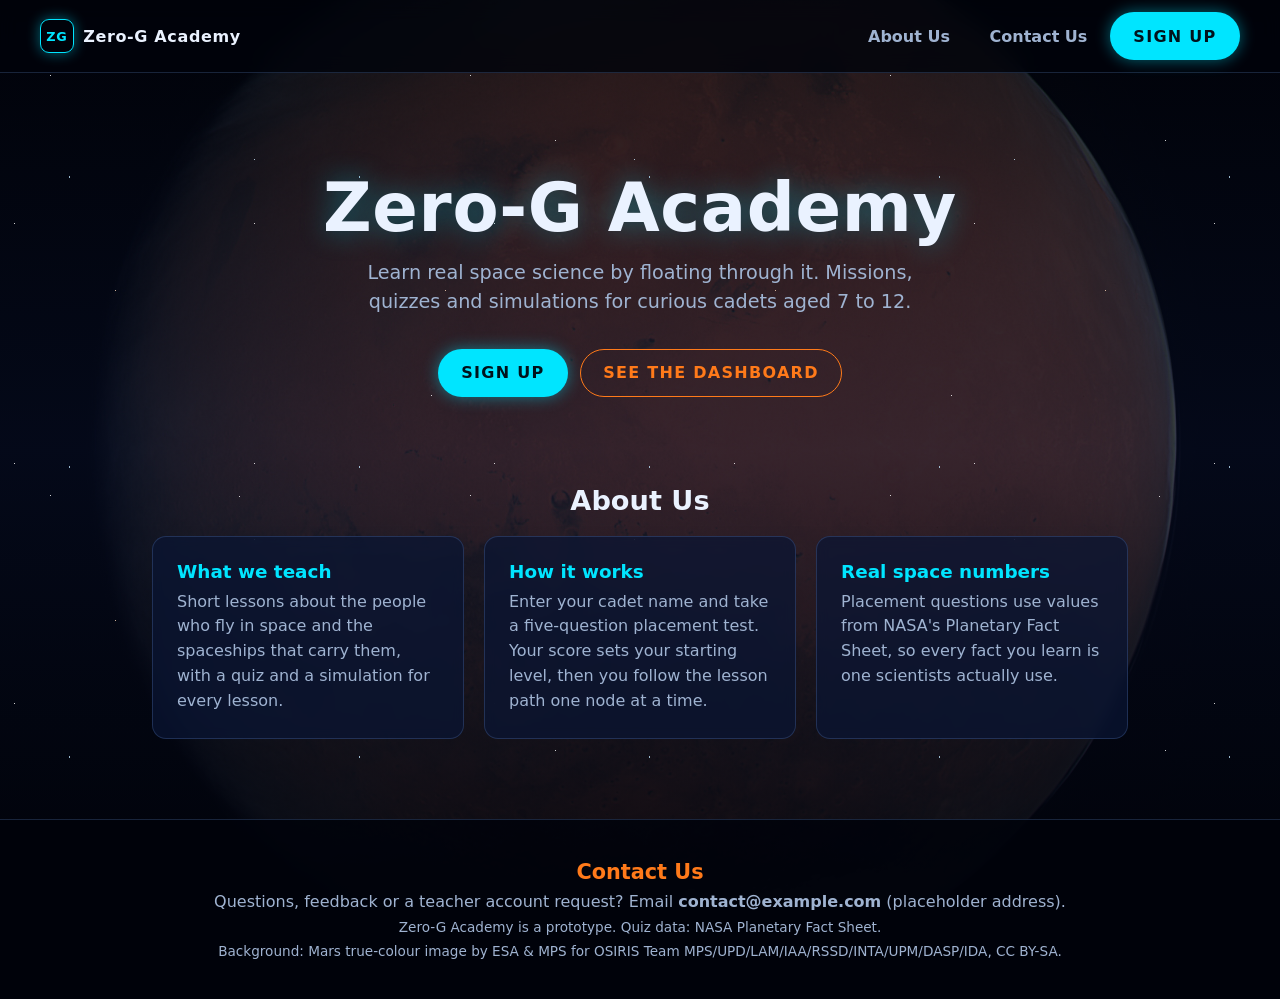
==== commit 4a7ecb29: "Add dynamic user name routing, live time tracker, and planetary background Co-Authored-By: Claude Ha" ====
--- a/index.html
+++ b/index.html
@@ -41,7 +41,7 @@
         </article>
         <article class="card">
           <h3>How it works</h3>
-          <p>Take a five-question placement test. Your score sets your starting level, then you follow the lesson path one node at a time.</p>
+          <p>Enter your cadet name and take a five-question placement test. Your score sets your starting level, then you follow the lesson path one node at a time.</p>
         </article>
         <article class="card">
           <h3>Real space numbers</h3>
@@ -56,17 +56,32 @@
       <h2 id="contact-title">Contact Us</h2>
       <p>Questions, feedback or a teacher account request? Email <strong>contact@example.com</strong> (placeholder address).</p>
       <p class="small">Zero-G Academy is a prototype. Quiz data: NASA Planetary Fact Sheet.</p>
+      <p class="small">Background: Mars true-colour image by ESA &amp; MPS for OSIRIS Team MPS/UPD/LAM/IAA/RSSD/INTA/UPM/DASP/IDA, CC BY-SA.</p>
     </div>
   </footer>
 
-  <!-- Placement test (5 questions) -->
+  <!-- Sign-up: cadet name, then placement test (5 questions) -->
   <dialog id="placement-dialog" class="quiz-dialog" aria-labelledby="placement-title">
     <div class="quiz-body">
-      <p class="kicker">Placement test</p>
+      <p class="kicker">Sign up</p>
       <h2 id="placement-title" class="modal-title">Find your starting level</h2>
 
-      <!-- Question view -->
-      <div id="quiz-view">
+      <!-- Step 1: cadet name -->
+      <form id="name-view" class="name-form" novalidate>
+        <label for="cadet-name" class="field-label">Enter Cadet Name</label>
+        <input id="cadet-name" class="text-input" type="text" maxlength="20"
+               autocomplete="nickname" placeholder="For example, Nova"
+               aria-describedby="name-hint name-error">
+        <p id="name-hint" class="quiz-source">2 to 20 letters or numbers.</p>
+        <p id="name-error" class="quiz-feedback bad" role="alert"></p>
+        <div class="modal-actions">
+          <button id="name-close" class="btn btn-orange-ghost" type="button">Close</button>
+          <button id="name-start" class="btn btn-cyan" type="submit">Start test</button>
+        </div>
+      </form>
+
+      <!-- Step 2: question view -->
+      <div id="quiz-view" hidden>
         <div class="quiz-progress" aria-hidden="true"><span id="quiz-bar"></span></div>
         <p id="quiz-count" class="quiz-count"></p>
         <p id="quiz-prompt" class="quiz-question"></p>
@@ -79,7 +94,7 @@
         </div>
       </div>
 
-      <!-- Result view -->
+      <!-- Step 3: result -->
       <div id="result-view" hidden>
         <p class="result-level" id="result-level"></p>
         <p class="result-text" id="result-text"></p>
@@ -94,6 +109,8 @@
   <script>
     (() => {
       const PROFILE_KEY = "zga.profile.v1";
+      const NAME_MIN = 2;
+      const NAME_MAX = 20;
 
       /**
        * Five questions, ordered easy to hard. Values are from the NASA Planetary Fact Sheet
@@ -135,6 +152,9 @@
       const $ = (id) => document.getElementById(id);
       const dialog = $("placement-dialog");
       const el = {
+        nameView: $("name-view"),
+        nameInput: $("cadet-name"),
+        nameError: $("name-error"),
         bar: $("quiz-bar"),
         count: $("quiz-count"),
         prompt: $("quiz-prompt"),
@@ -146,7 +166,6 @@
         resultView: $("result-view"),
         resultLevel: $("result-level"),
         resultText: $("result-text"),
-        go: $("result-go"),
       };
 
       let index = 0;
@@ -158,14 +177,66 @@
         return Math.min(5, Math.max(1, s));
       }
 
-      function startTest() {
+      /** Trim, collapse spaces, and check the cadet name. Returns the clean name or null. */
+      function cleanName(raw) {
+        const name = raw.trim().replace(/\s+/g, " ");
+        const valid = name.length >= NAME_MIN && name.length <= NAME_MAX && /^[\p{L}\p{N} '-]+$/u.test(name);
+        return valid ? name : null;
+      }
+
+      /** Read the stored profile; storage can be blocked, so fail to an empty object. */
+      function readProfile() {
+        try {
+          return JSON.parse(localStorage.getItem(PROFILE_KEY) || "{}");
+        } catch {
+          return {};
+        }
+      }
+
+      /** Merge fields into the stored profile. Storage can be blocked; fail quietly. */
+      function saveProfile(fields) {
+        try {
+          localStorage.setItem(PROFILE_KEY, JSON.stringify({ ...readProfile(), ...fields }));
+        } catch {
+          /* private browsing or blocked storage: the dashboard falls back to a guest name */
+        }
+      }
+
+      /** Step 1: open the sign-up modal at the name field, pre-filled with any saved name. */
+      function openSignup() {
+        el.nameView.hidden = false;
+        el.quizView.hidden = true;
+        el.resultView.hidden = true;
+        el.nameError.textContent = "";
+        el.nameInput.setAttribute("aria-invalid", "false");
+        el.nameInput.value = readProfile().name || "";
+        dialog.showModal();
+        el.nameInput.focus();
+      }
+
+      /** Step 2: start the five questions. */
+      function startQuestions() {
         index = 0;
         score = 0;
         answered = false;
+        el.nameView.hidden = true;
         el.quizView.hidden = false;
         el.resultView.hidden = true;
         showQuestion();
-        dialog.showModal();
+      }
+
+      function submitName(event) {
+        event.preventDefault();
+        const name = cleanName(el.nameInput.value);
+        if (!name) {
+          el.nameError.textContent = "Please enter 2 to 20 letters or numbers.";
+          el.nameInput.setAttribute("aria-invalid", "true");
+          el.nameInput.focus();
+          return;
+        }
+        el.nameInput.setAttribute("aria-invalid", "false");
+        saveProfile({ name });
+        startQuestions();
       }
 
       function showQuestion() {
@@ -237,21 +308,13 @@
         saveProfile({ placementScore: score, placementLevel: level, takenAt: new Date().toISOString() });
       }
 
-      /** Save the placement result for the dashboard. Storage can be blocked; fail quietly. */
-      function saveProfile(profile) {
-        try {
-          const existing = JSON.parse(localStorage.getItem(PROFILE_KEY) || "{}");
-          localStorage.setItem(PROFILE_KEY, JSON.stringify({ ...existing, ...profile }));
-        } catch {
-          /* private browsing or blocked storage: the dashboard will show Level 1 */
-        }
-      }
-
-      $("open-signup").addEventListener("click", startTest);
-      $("hero-signup").addEventListener("click", startTest);
+      el.nameView.addEventListener("submit", submitName);
+      $("name-close").addEventListener("click", () => dialog.close());
+      $("open-signup").addEventListener("click", openSignup);
+      $("hero-signup").addEventListener("click", openSignup);
       el.next.addEventListener("click", nextStep);
       $("quiz-close").addEventListener("click", () => dialog.close());
-      $("result-retry").addEventListener("click", startTest);
+      $("result-retry").addEventListener("click", startQuestions);
 
       // Backdrop click closes the dialog (the dialog element is the backdrop target).
       dialog.addEventListener("click", (event) => {
--- a/styles.css
+++ b/styles.css
@@ -33,13 +33,43 @@
 [hidden] { display: none !important; }
 *, *::before, *::after { box-sizing: border-box; }
 
-/* ---------- Page ground: starfield placeholders (pure CSS) ---------- */
-html, body {
+/* ---------- Page ground: Mars photo under a dark overlay ---------- */
+/* Layers, back to front:
+   1. html colour (fallback while the photo loads)
+   2. body::before: Mars photo (ESA/MPS OSIRIS, CC BY-SA) with a dark semi-transparent overlay
+   3. body::after: faint starfield
+   All text and neon UI sit above these layers. */
+html {
+  background-color: var(--space-0);
+}
+
+body {
+  position: relative;
+  isolation: isolate;
   margin: 0;
   min-height: 100%;
   font-family: var(--font);
   color: var(--text);
-  background-color: var(--space-0);
+  background: transparent;
+}
+
+body::before {
+  content: "";
+  position: fixed;
+  inset: 0;
+  z-index: -2;
+  pointer-events: none;
+  background:
+    linear-gradient(180deg, rgba(1, 3, 11, 0.82) 0%, rgba(5, 11, 31, 0.8) 50%, rgba(1, 3, 11, 0.93) 100%),
+    url("src/assets/img/mars-osiris.jpg") center / cover no-repeat;
+}
+
+body::after {
+  content: "";
+  position: fixed;
+  inset: 0;
+  z-index: -1;
+  pointer-events: none;
   background-image:
     radial-gradient(1px 1px at 12% 18%, #fff 50%, transparent 51%),
     radial-gradient(1.5px 1.5px at 67% 42%, #cfe9ff 50%, transparent 51%),
@@ -48,15 +78,11 @@
     radial-gradient(1px 1px at 52% 8%, #fff 50%, transparent 51%),
     radial-gradient(1.5px 1.5px at 24% 61%, #bfe6ff 50%, transparent 51%),
     radial-gradient(1px 1px at 91% 23%, #fff 50%, transparent 51%),
-    radial-gradient(1px 1px at 6% 93%, #fff 50%, transparent 51%),
-    radial-gradient(ellipse at 20% -10%, rgba(0, 229, 255, 0.14), transparent 55%),
-    radial-gradient(ellipse at 100% 110%, rgba(255, 122, 26, 0.10), transparent 55%),
-    radial-gradient(ellipse at 50% 40%, var(--deep-blue) 0%, transparent 70%);
+    radial-gradient(1px 1px at 6% 93%, #fff 50%, transparent 51%);
   background-size:
-    420px 420px, 380px 380px, 520px 520px, 330px 330px, 460px 460px,
-    290px 290px, 610px 610px, 240px 240px,
-    100% 100%, 100% 100%, 100% 100%;
-  background-attachment: fixed;
+    420px 420px, 380px 380px, 520px 520px, 330px 330px,
+    460px 460px, 290px 290px, 610px 610px, 240px 240px;
+  opacity: 0.8;
 }
 
 a { color: var(--cyan); }
@@ -487,6 +513,46 @@
   color: var(--dim);
 }
 
+/* ---------- Cadet name step ---------- */
+.name-form {
+  display: grid;
+  gap: 1rem;
+  margin: 0;
+}
+
+.field-label {
+  font-size: 0.75rem;
+  font-weight: 700;
+  letter-spacing: 0.16em;
+  text-transform: uppercase;
+  color: var(--cyan);
+}
+
+.text-input {
+  width: 100%;
+  min-height: var(--tap);
+  padding: 0.7rem 1rem;
+  font: inherit;
+  font-size: 1.1rem;
+  color: var(--text);
+  background: rgba(255, 255, 255, 0.04);
+  border: 1px solid var(--line-strong);
+  border-radius: 12px;
+  transition: border-color 0.18s, box-shadow 0.18s;
+}
+
+.text-input::placeholder { color: var(--dim); }
+
+.text-input:focus {
+  outline: none;
+  border-color: var(--cyan);
+  box-shadow: 0 0 0 3px rgba(0, 229, 255, 0.2);
+}
+
+.text-input[aria-invalid="true"] {
+  border-color: var(--danger);
+}
+
 .result-level {
   margin: 0;
   font-size: 3rem;
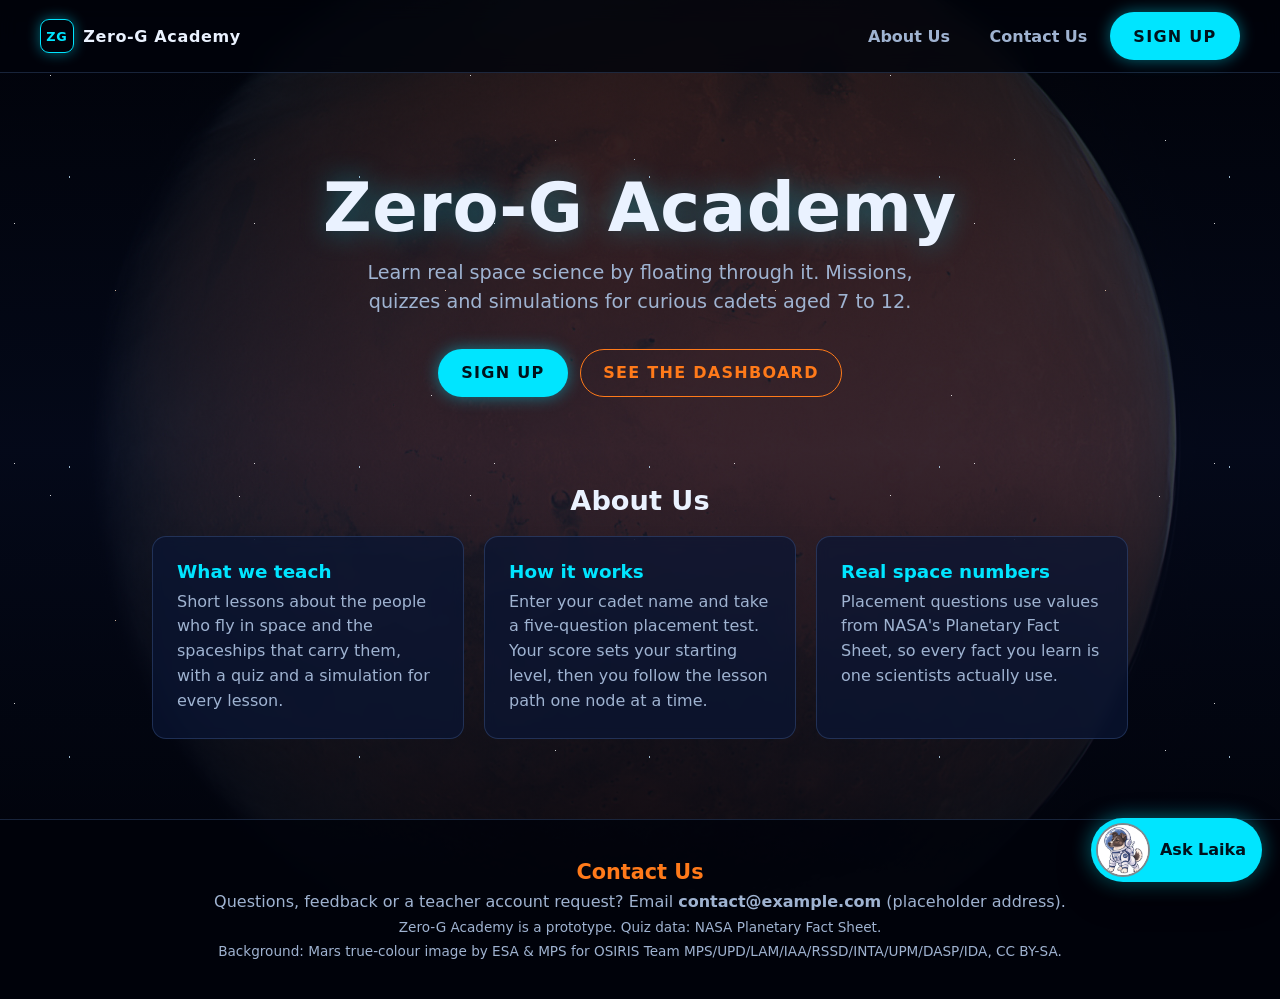
==== commit 206a9608: "feat(core): add streaming Laika space guide" ====
--- a/index.html
+++ b/index.html
@@ -5,6 +5,8 @@
   <meta name="viewport" content="width=device-width, initial-scale=1, viewport-fit=cover">
   <title>Zero-G Academy</title>
   <link rel="stylesheet" href="styles.css">
+  <link rel="stylesheet" href="src/core/chat-widget.css?v=20261115">
+  <script src="src/core/chat-widget.js?v=20261115" defer></script>
 </head>
 <body>
 
--- a/styles.css
+++ b/styles.css
@@ -656,12 +656,30 @@
 }
 
 /* ---------- Skill tree ---------- */
+/* Three glowing category zones: cyan (easy), orange (medium), violet and pink (hard). */
 .tree-group {
   --tier: var(--cyan);
-  margin-bottom: 3.5rem;
+  position: relative;
+  margin: 0 0 2.75rem;
+  padding: 2rem clamp(0.75rem, 3vw, 1.75rem) 2.25rem;
+  border: 1px solid color-mix(in srgb, var(--tier) 35%, transparent);
+  border-radius: 24px;
+  background:
+    radial-gradient(ellipse at 50% 0%, color-mix(in srgb, var(--tier) 22%, transparent), transparent 70%),
+    rgba(5, 11, 31, 0.6);
+  box-shadow: 0 0 60px -22px var(--tier);
 }
 
 .tree-group.medium { --tier: var(--orange); }
+
+.tree-group.hard {
+  --tier: #B26BFF;
+  --tier-2: #FF4FD8;
+  background:
+    radial-gradient(ellipse at 15% 0%, rgba(178, 107, 255, 0.26), transparent 65%),
+    radial-gradient(ellipse at 90% 100%, rgba(255, 79, 216, 0.18), transparent 60%),
+    rgba(5, 11, 31, 0.6);
+}
 
 .group-head {
   display: flex;
@@ -735,9 +753,10 @@
 }
 
 .node {
+  position: relative;
   flex: none;
-  width: 62px;
-  height: 62px;
+  width: 76px;
+  height: 76px;
   display: grid;
   place-items: center;
   padding: 0;
@@ -796,6 +815,281 @@
   0%, 100% { box-shadow: 0 0 14px -2px var(--tier); }
   50% { box-shadow: 0 0 30px 2px var(--tier); }
 }
+
+/* ---------- Roadmap art, category tags and node badges ---------- */
+.category-tag {
+  flex-basis: 100%;
+  margin: 0 0 0.25rem;
+  font-size: 0.72rem;
+  font-weight: 800;
+  letter-spacing: 0.2em;
+  text-transform: uppercase;
+  color: var(--tier);
+}
+
+.node-art {
+  position: absolute;
+  inset: 0;
+  border-radius: 50%;
+  overflow: hidden;
+}
+
+.node-art svg {
+  display: block;
+  width: 100%;
+  height: 100%;
+}
+
+.node.is-locked .node-art { filter: grayscale(1) brightness(0.45); }
+
+.node-no {
+  position: absolute;
+  right: -6px;
+  bottom: -6px;
+  min-width: 1.6rem;
+  height: 1.6rem;
+  padding: 0 0.35rem;
+  display: grid;
+  place-items: center;
+  font-size: 0.78rem;
+  font-weight: 800;
+  line-height: 1;
+  color: #00121C;
+  background: var(--tier);
+  border: 2px solid var(--panel-solid);
+  border-radius: 999px;
+  box-shadow: 0 0 10px var(--tier);
+}
+
+.node.is-done .node-no { background: var(--ok); box-shadow: 0 0 10px var(--ok); }
+.node.is-locked .node-no { background: var(--locked); color: var(--dim); box-shadow: none; }
+
+.flag {
+  display: table;
+  margin-bottom: 0.2rem;
+  padding: 0.05rem 0.5rem;
+  font-size: 0.62rem;
+  font-weight: 800;
+  letter-spacing: 0.12em;
+  text-transform: uppercase;
+  color: #00121C;
+  background: var(--orange);
+  border-radius: 999px;
+}
+
+/* ---------- Lesson modal: large art, progress, tasks, study panel ---------- */
+.lesson-dialog { width: min(680px, calc(100vw - 2rem)); }
+
+dialog[data-tier="hard"] { --tier: #B26BFF; --tier-2: #FF4FD8; }
+
+.lesson-art svg {
+  display: block;
+  width: 100%;
+  height: auto;
+  border: 1px solid color-mix(in srgb, var(--tier) 50%, transparent);
+  border-radius: 14px;
+  box-shadow: 0 0 36px -8px var(--tier);
+}
+
+.task-progress {
+  display: grid;
+  gap: 0.5rem;
+}
+
+.task-count {
+  margin: 0;
+  font-size: 0.85rem;
+  font-weight: 700;
+  letter-spacing: 0.08em;
+  color: var(--tier);
+}
+
+.progress-track {
+  height: 8px;
+  overflow: hidden;
+  background: rgba(255, 255, 255, 0.08);
+  border-radius: 999px;
+}
+
+.progress-track span {
+  display: block;
+  height: 100%;
+  width: 0;
+  background: linear-gradient(90deg, var(--tier), var(--tier-2, var(--cyan)));
+  box-shadow: 0 0 10px var(--tier);
+  transition: width 0.3s ease;
+}
+
+.submodules li {
+  display: block;
+  margin: 0;
+  padding: 0;
+  background: none;
+  border: 0;
+  border-radius: 0;
+}
+
+.task {
+  width: 100%;
+  min-height: 52px;
+  display: flex;
+  flex-wrap: wrap;
+  justify-content: space-between;
+  align-items: center;
+  gap: 1rem;
+  padding: 0.7rem 0.9rem;
+  font: inherit;
+  text-align: left;
+  color: var(--text);
+  background: rgba(255, 255, 255, 0.03);
+  border: 1px solid var(--line-strong);
+  border-radius: 12px;
+  cursor: pointer;
+  transition: border-color 0.18s, background 0.18s;
+}
+
+.task:hover:not(:disabled) { border-color: var(--tier); }
+
+.task[aria-pressed="true"] {
+  border-color: var(--tier);
+  background: color-mix(in srgb, var(--tier) 14%, transparent);
+}
+
+.task:disabled { opacity: 0.45; cursor: not-allowed; }
+
+.task-title {
+  flex: 1;
+  min-width: 0;
+  font-weight: 600;
+}
+
+/* Category tags and status badges render as separate pills. */
+.task .type,
+.task .state {
+  flex: none;
+  display: inline-flex;
+  align-items: center;
+  justify-content: center;
+  min-width: 0;
+  padding: 0.3rem 0.7rem;
+  border: 1px solid transparent;
+  border-radius: 999px;
+  font-size: 0.68rem;
+  font-weight: 800;
+  line-height: 1;
+  letter-spacing: 0.1em;
+  text-transform: uppercase;
+  white-space: nowrap;
+}
+
+.task .type-video {
+  color: #7FF3FF;
+  background: rgba(0, 229, 255, 0.16);
+  border-color: rgba(0, 229, 255, 0.45);
+}
+
+.task .type-quiz {
+  color: #D7B8FF;
+  background: rgba(178, 107, 255, 0.18);
+  border-color: rgba(178, 107, 255, 0.5);
+}
+
+.task .type-simulation {
+  color: #FFB27A;
+  background: rgba(255, 122, 26, 0.16);
+  border-color: rgba(255, 122, 26, 0.5);
+}
+
+.task .state {
+  color: var(--muted);
+  background: rgba(255, 255, 255, 0.06);
+  border-color: var(--line-strong);
+}
+
+.task .state.is-done {
+  color: var(--ok);
+  background: rgba(92, 255, 176, 0.16);
+  border-color: rgba(92, 255, 176, 0.5);
+}
+
+.study-panel {
+  display: grid;
+  gap: 0.75rem;
+  padding: 1rem;
+  background: rgba(1, 3, 11, 0.45);
+  border: 1px solid var(--line-strong);
+  border-radius: 12px;
+}
+
+.study-status {
+  display: flex;
+  align-items: center;
+  gap: 0.6rem;
+  margin: 0;
+  font-weight: 600;
+  color: var(--muted);
+}
+
+.study-panel[data-state="ready"] .study-status { color: var(--ok); }
+.study-panel[data-state="missing"] .study-status { color: var(--orange); }
+
+.study-frame {
+  position: relative;
+  aspect-ratio: 16 / 9;
+  overflow: hidden;
+  background: #000;
+  border: 1px solid var(--line-strong);
+  border-radius: 10px;
+}
+
+.study-frame iframe {
+  position: absolute;
+  inset: 0;
+  width: 100%;
+  height: 100%;
+  border: 0;
+}
+
+.spinner {
+  display: none;
+  flex: none;
+  width: 16px;
+  height: 16px;
+  border: 2px solid rgba(0, 229, 255, 0.3);
+  border-top-color: var(--cyan);
+  border-radius: 50%;
+  animation: spin 0.8s linear infinite;
+}
+
+.study-panel[data-state="loading"] .spinner { display: inline-block; }
+
+@keyframes spin {
+  to { transform: rotate(360deg); }
+}
+
+/* ---------- Dashboard background scene (layered SVG, see dashboard.html) ---------- */
+.scene {
+  position: fixed;
+  inset: 0;
+  z-index: -2;
+  pointer-events: none;
+}
+
+.scene svg {
+  display: block;
+  width: 100%;
+  height: 100%;
+}
+
+/* Dark scrim keeps headings and cards readable over the bright Moon and Mars horizon. */
+.scene::after {
+  content: "";
+  position: absolute;
+  inset: 0;
+  background: linear-gradient(180deg, rgba(1, 3, 11, 0.5) 0%, rgba(1, 3, 11, 0.2) 40%, rgba(1, 3, 11, 0.4) 100%);
+}
+
+body.has-scene::before { display: none; }
 
 /* ---------- Responsive ---------- */
 @media (max-width: 860px) {
--- a/src/core/chat-widget.css
+++ b/src/core/chat-widget.css
@@ -0,0 +1,363 @@
+:root {
+  --laika-bg: #071126;
+  --laika-panel: #0b1733;
+  --laika-panel-2: #111f3d;
+  --laika-line: rgba(133, 181, 255, 0.3);
+  --laika-text: #eaf2ff;
+  --laika-muted: #adbed9;
+  --laika-cyan: #00e5ff;
+  --laika-orange: #ff8a32;
+  --laika-success: #5cffb0;
+}
+
+.space-chat-root,
+.space-chat-root * {
+  box-sizing: border-box;
+}
+
+.space-chat-root {
+  position: fixed;
+  right: max(18px, env(safe-area-inset-right));
+  bottom: max(18px, env(safe-area-inset-bottom));
+  z-index: 1000;
+  color: var(--laika-text);
+  font-family: var(--font, "Inter", "Segoe UI", system-ui, sans-serif);
+}
+
+.space-chat-launcher {
+  min-width: 64px;
+  min-height: 64px;
+  padding: 5px 16px 5px 5px;
+  display: flex;
+  align-items: center;
+  gap: 10px;
+  color: #00121c;
+  border: 0;
+  border-radius: 999px;
+  background: var(--laika-cyan);
+  box-shadow: 0 12px 34px rgba(0, 0, 0, 0.42), 0 0 20px rgba(0, 229, 255, 0.48);
+  cursor: pointer;
+  font: 800 16px/1 var(--font, "Inter", "Segoe UI", system-ui, sans-serif);
+  transition: transform 160ms ease, box-shadow 160ms ease;
+}
+
+.space-chat-launcher:hover {
+  transform: translateY(-2px);
+  box-shadow: 0 16px 38px rgba(0, 0, 0, 0.48), 0 0 28px rgba(0, 229, 255, 0.66);
+}
+
+.space-chat-launcher[aria-expanded="true"] {
+  opacity: 0;
+  pointer-events: none;
+}
+
+.space-chat-launcher img {
+  width: 54px;
+  height: 54px;
+  object-fit: cover;
+  border: 2px solid rgba(0, 18, 28, 0.5);
+  border-radius: 50%;
+  background: #fff;
+}
+
+.space-chat-panel {
+  position: absolute;
+  right: 0;
+  bottom: 0;
+  width: min(410px, calc(100vw - 24px));
+  height: min(650px, calc(100vh - 36px));
+  display: grid;
+  grid-template-rows: auto minmax(0, 1fr) auto;
+  overflow: hidden;
+  border: 1px solid var(--laika-line);
+  border-radius: 22px;
+  background: rgba(7, 17, 38, 0.97);
+  box-shadow: 0 24px 70px rgba(0, 0, 0, 0.62), 0 0 30px rgba(0, 229, 255, 0.14);
+  backdrop-filter: blur(18px);
+  transform-origin: bottom right;
+  animation: laika-chat-open 180ms ease-out;
+}
+
+.space-chat-panel[hidden] {
+  display: none;
+}
+
+.space-chat-header {
+  min-height: 82px;
+  padding: 12px 14px;
+  display: flex;
+  align-items: center;
+  gap: 12px;
+  border-bottom: 1px solid var(--laika-line);
+  background: linear-gradient(135deg, rgba(0, 229, 255, 0.12), rgba(255, 138, 50, 0.08));
+}
+
+.space-chat-header img {
+  width: 56px;
+  height: 56px;
+  object-fit: cover;
+  border: 2px solid var(--laika-cyan);
+  border-radius: 50%;
+  background: #fff;
+}
+
+.space-chat-identity {
+  min-width: 0;
+  flex: 1;
+}
+
+.space-chat-name,
+.space-chat-status {
+  margin: 0;
+}
+
+.space-chat-name {
+  font-size: 20px;
+  font-weight: 850;
+}
+
+.space-chat-status {
+  display: flex;
+  align-items: center;
+  gap: 7px;
+  color: var(--laika-muted);
+  font-size: 14px;
+}
+
+.space-chat-status::before {
+  width: 8px;
+  height: 8px;
+  content: "";
+  border-radius: 50%;
+  background: var(--laika-success);
+  box-shadow: 0 0 8px var(--laika-success);
+}
+
+.space-chat-close {
+  width: 48px;
+  height: 48px;
+  display: grid;
+  place-items: center;
+  flex: 0 0 auto;
+  color: var(--laika-text);
+  border: 1px solid transparent;
+  border-radius: 50%;
+  background: transparent;
+  cursor: pointer;
+  font: 400 30px/1 var(--font, "Inter", "Segoe UI", system-ui, sans-serif);
+}
+
+.space-chat-close:hover {
+  border-color: var(--laika-line);
+  background: rgba(255, 255, 255, 0.06);
+}
+
+.space-chat-log {
+  min-height: 0;
+  margin: 0;
+  padding: 18px 14px 24px;
+  display: flex;
+  flex-direction: column;
+  gap: 12px;
+  overflow-y: auto;
+  overscroll-behavior: contain;
+  scroll-behavior: smooth;
+}
+
+.space-chat-welcome {
+  padding: 14px;
+  display: grid;
+  grid-template-columns: 72px 1fr;
+  gap: 12px;
+  align-items: center;
+  border: 1px solid rgba(255, 138, 50, 0.35);
+  border-radius: 16px;
+  background: rgba(255, 138, 50, 0.08);
+}
+
+.space-chat-welcome img {
+  width: 72px;
+  height: 72px;
+  object-fit: cover;
+  border-radius: 14px;
+  background: #fff;
+}
+
+.space-chat-welcome p {
+  margin: 0;
+  color: var(--laika-muted);
+  font-size: 16px;
+  line-height: 1.45;
+}
+
+.space-chat-welcome strong {
+  display: block;
+  margin-bottom: 2px;
+  color: var(--laika-text);
+  font-size: 18px;
+}
+
+.space-chat-suggestions {
+  display: flex;
+  flex-wrap: wrap;
+  gap: 8px;
+}
+
+.space-chat-suggestion {
+  min-height: 42px;
+  padding: 8px 12px;
+  color: var(--laika-cyan);
+  border: 1px solid rgba(0, 229, 255, 0.42);
+  border-radius: 999px;
+  background: rgba(0, 229, 255, 0.07);
+  cursor: pointer;
+  font: 700 14px/1.25 var(--font, "Inter", "Segoe UI", system-ui, sans-serif);
+}
+
+.space-chat-suggestion:hover {
+  background: rgba(0, 229, 255, 0.14);
+}
+
+.space-chat-message {
+  max-width: 86%;
+  margin: 0;
+  padding: 11px 13px;
+  white-space: pre-wrap;
+  overflow-wrap: anywhere;
+  border-radius: 15px;
+  font-size: 17px;
+  line-height: 1.5;
+}
+
+.space-chat-message[data-role="user"] {
+  align-self: flex-end;
+  color: #00121c;
+  border-bottom-right-radius: 4px;
+  background: var(--laika-cyan);
+}
+
+.space-chat-message[data-role="model"] {
+  align-self: flex-start;
+  border: 1px solid var(--laika-line);
+  border-bottom-left-radius: 4px;
+  background: var(--laika-panel-2);
+}
+
+.space-chat-message.is-streaming::after {
+  display: inline-block;
+  width: 7px;
+  height: 18px;
+  margin-left: 3px;
+  content: "";
+  vertical-align: -3px;
+  background: var(--laika-cyan);
+  animation: laika-cursor 800ms steps(2, jump-none) infinite;
+}
+
+.space-chat-form {
+  padding: 12px;
+  display: grid;
+  grid-template-columns: minmax(0, 1fr) 48px;
+  gap: 9px;
+  align-items: end;
+  border-top: 1px solid var(--laika-line);
+  background: var(--laika-panel);
+}
+
+.space-chat-input-wrap {
+  min-width: 0;
+}
+
+.space-chat-input {
+  width: 100%;
+  min-height: 48px;
+  max-height: 112px;
+  padding: 12px 13px;
+  resize: none;
+  color: var(--laika-text);
+  border: 1px solid var(--laika-line);
+  border-radius: 14px;
+  outline: 0;
+  background: rgba(1, 7, 20, 0.72);
+  font: 17px/1.35 var(--font, "Inter", "Segoe UI", system-ui, sans-serif);
+}
+
+.space-chat-input::placeholder {
+  color: #8294b1;
+}
+
+.space-chat-input:focus {
+  border-color: var(--laika-cyan);
+  box-shadow: 0 0 0 3px rgba(0, 229, 255, 0.12);
+}
+
+.space-chat-meta {
+  margin: 5px 3px 0;
+  color: var(--laika-muted);
+  font-size: 12px;
+  line-height: 1.25;
+}
+
+.space-chat-send {
+  width: 48px;
+  height: 48px;
+  display: grid;
+  place-items: center;
+  color: #00121c;
+  border: 0;
+  border-radius: 50%;
+  background: var(--laika-cyan);
+  cursor: pointer;
+  font-size: 23px;
+  font-weight: 900;
+}
+
+.space-chat-send:disabled,
+.space-chat-suggestion:disabled {
+  cursor: not-allowed;
+  opacity: 0.42;
+}
+
+.space-chat-launcher:focus-visible,
+.space-chat-close:focus-visible,
+.space-chat-suggestion:focus-visible,
+.space-chat-input:focus-visible,
+.space-chat-send:focus-visible {
+  outline: 3px solid #fff;
+  outline-offset: 3px;
+}
+
+@keyframes laika-chat-open {
+  from { opacity: 0; transform: translateY(14px) scale(0.96); }
+  to { opacity: 1; transform: translateY(0) scale(1); }
+}
+
+@keyframes laika-cursor {
+  50% { opacity: 0; }
+}
+
+@media (max-width: 520px) {
+  .space-chat-root {
+    right: 12px;
+    bottom: 12px;
+  }
+
+  .space-chat-panel {
+    width: calc(100vw - 24px);
+    height: calc(100dvh - 24px);
+    border-radius: 18px;
+  }
+
+  .space-chat-launcher {
+    padding-right: 12px;
+  }
+}
+
+@media (prefers-reduced-motion: reduce) {
+  .space-chat-panel,
+  .space-chat-message.is-streaming::after,
+  .space-chat-launcher {
+    animation: none;
+    transition: none;
+  }
+}
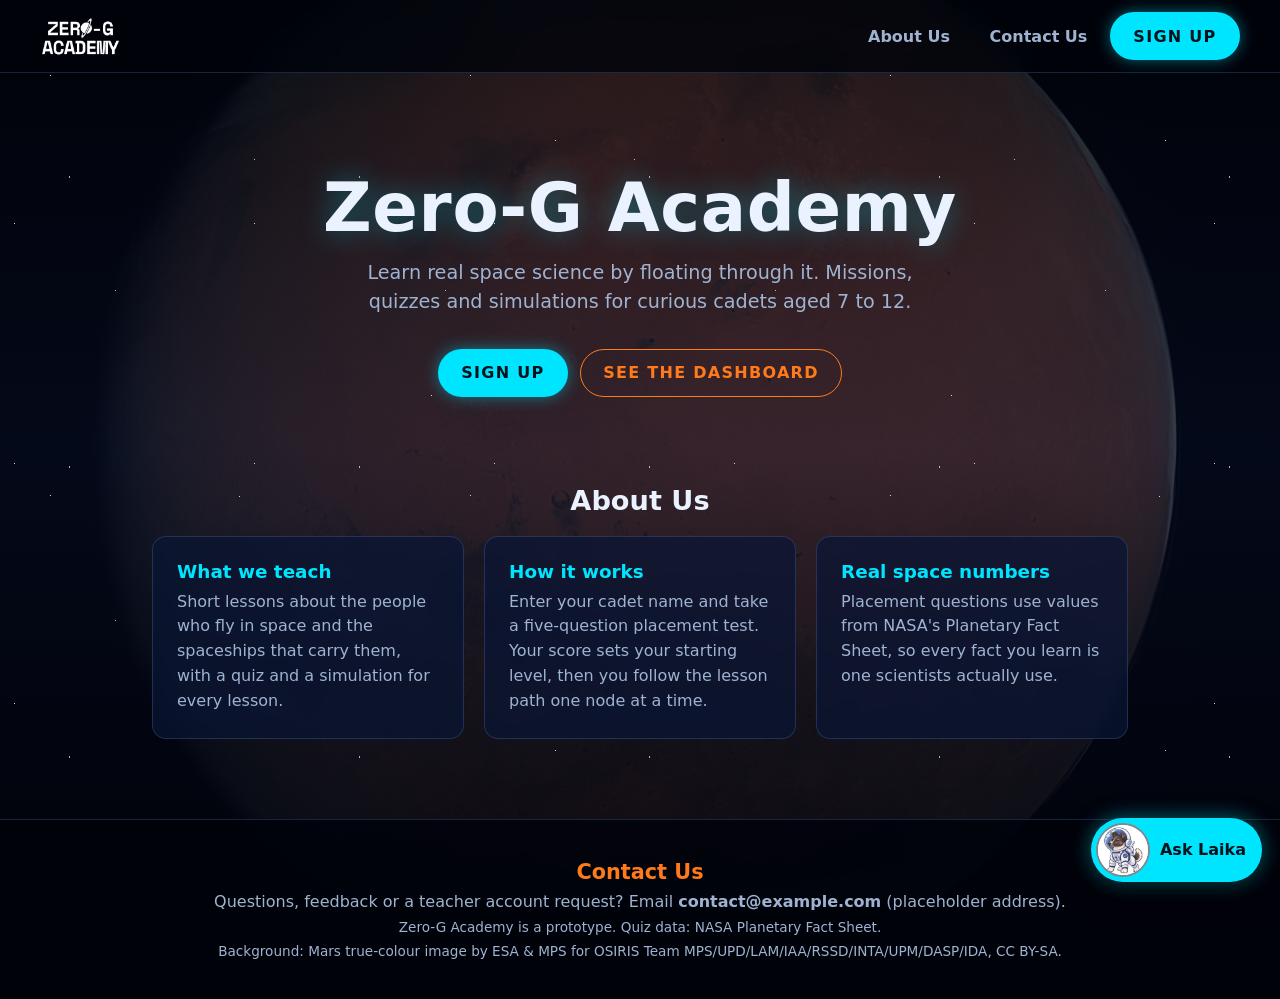
==== commit 69065fc5: "feat(core): replace header mark with white academy logo" ====
--- a/index.html
+++ b/index.html
@@ -11,9 +11,10 @@
 <body>
 
   <header class="topnav">
-    <a class="brand" href="index.html">
-      <span class="brand-mark" aria-hidden="true">ZG</span>
-      <span>Zero-G Academy</span>
+    <a class="brand" href="index.html" aria-label="Zero-G Academy home">
+      <span class="brand-logo-frame" aria-hidden="true">
+        <img class="brand-logo" src="ZERO-G%20ACADEMY_White.png" alt="">
+      </span>
     </a>
     <nav aria-label="Main">
       <ul class="nav-links">
--- a/styles.css
+++ b/styles.css
@@ -111,23 +111,26 @@
 .brand {
   display: flex;
   align-items: center;
-  gap: 0.6rem;
   color: var(--text);
-  font-weight: 800;
-  letter-spacing: 0.04em;
   text-decoration: none;
 }
 
-.brand-mark {
-  display: grid;
-  place-items: center;
-  width: 2.1rem;
-  height: 2.1rem;
-  border: 1px solid var(--cyan);
-  border-radius: 9px;
-  color: var(--cyan);
-  font-size: 0.8rem;
-  box-shadow: 0 0 14px rgba(0, 229, 255, 0.45);
+.brand-logo-frame {
+  position: relative;
+  width: 5.125rem;
+  height: 2.5rem;
+  flex: 0 0 auto;
+  overflow: hidden;
+}
+
+.brand-logo {
+  position: absolute;
+  top: -0.375rem;
+  left: -2.125rem;
+  width: 9.3125rem;
+  max-width: none;
+  height: auto;
+  display: block;
 }
 
 .nav-links {
